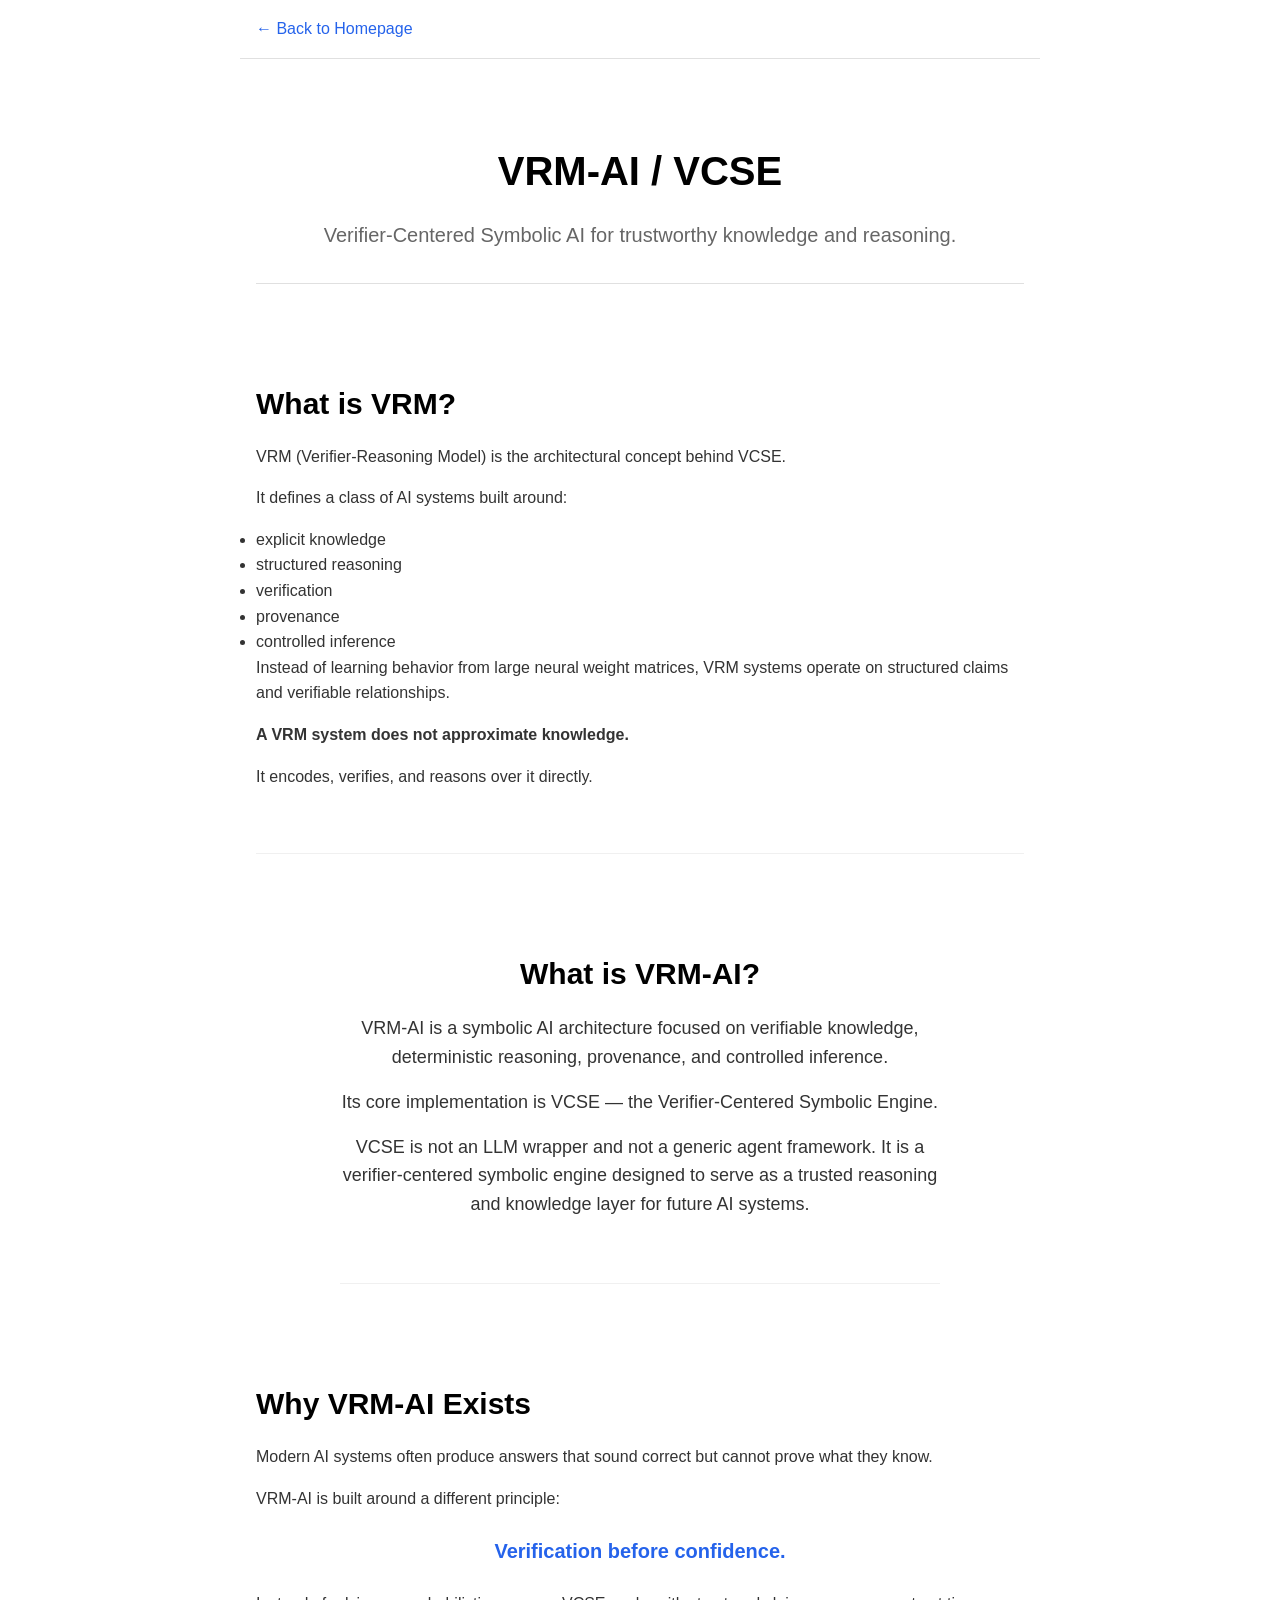
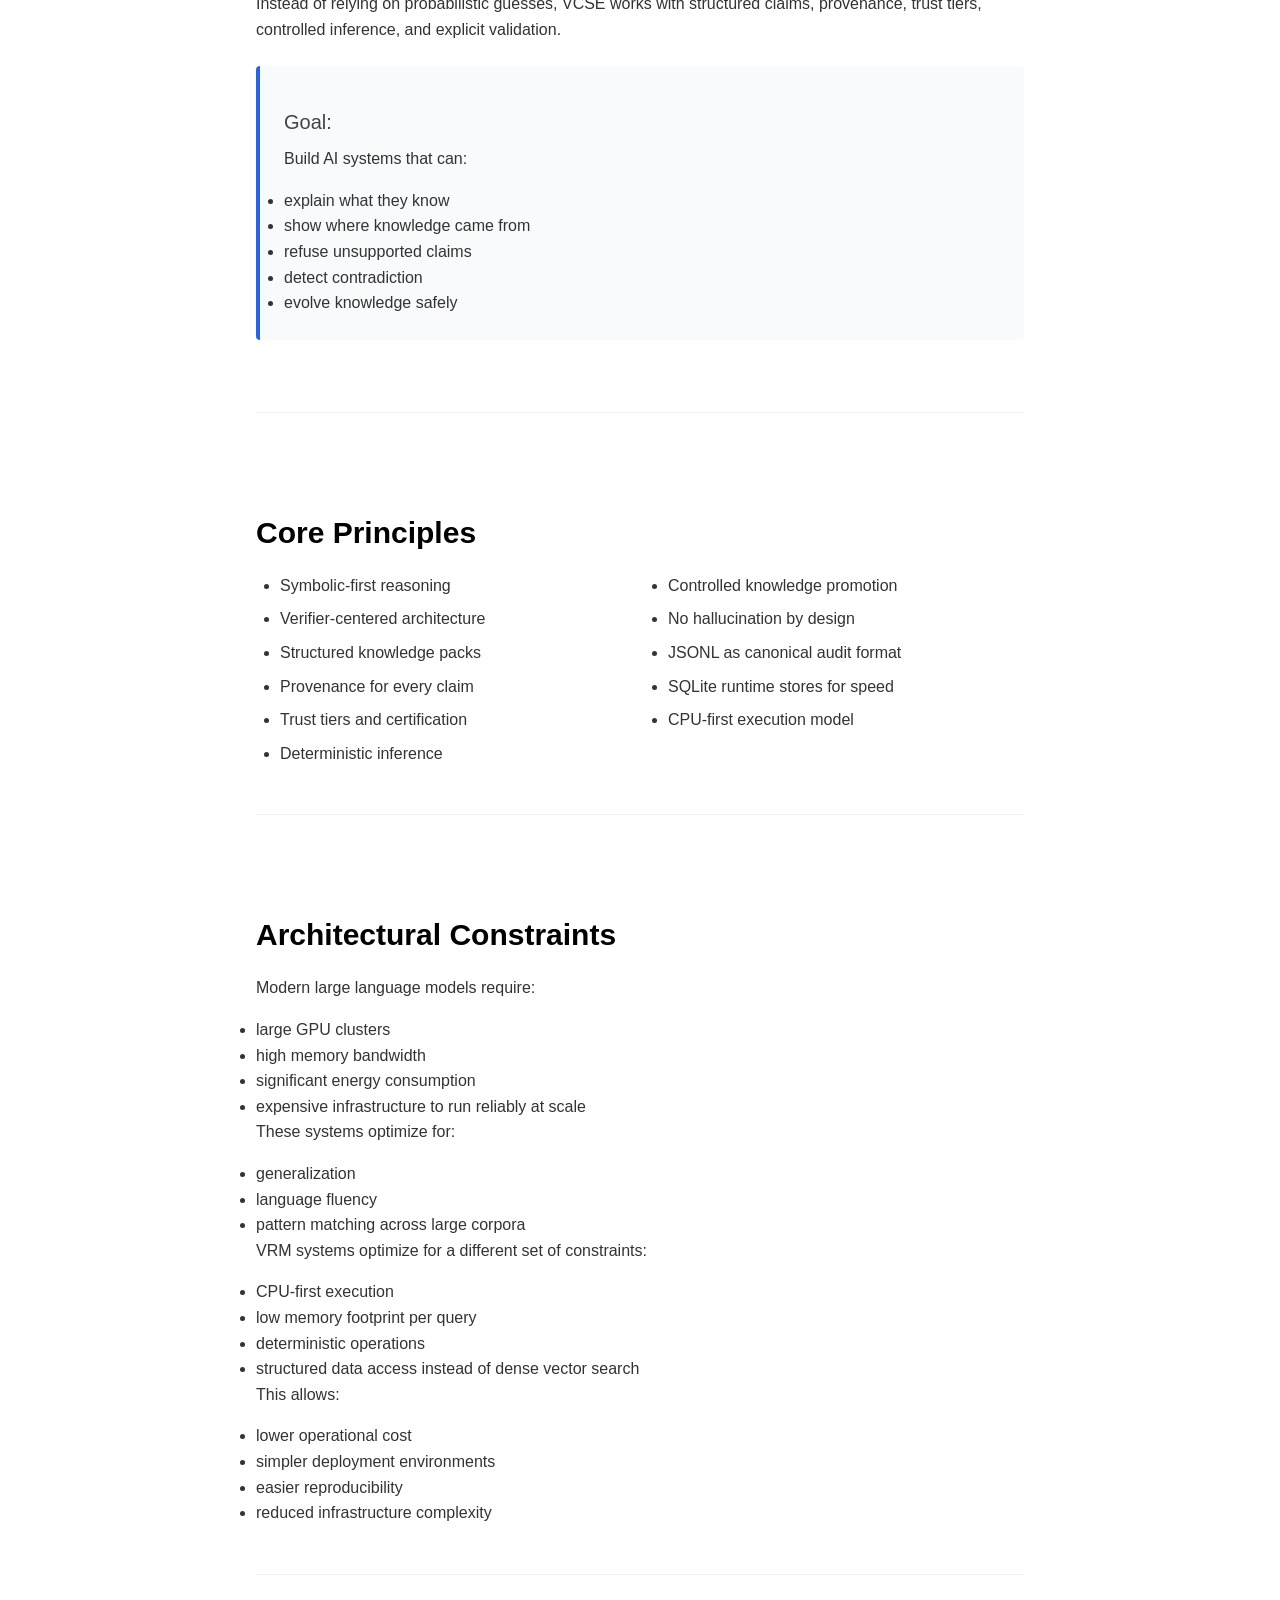
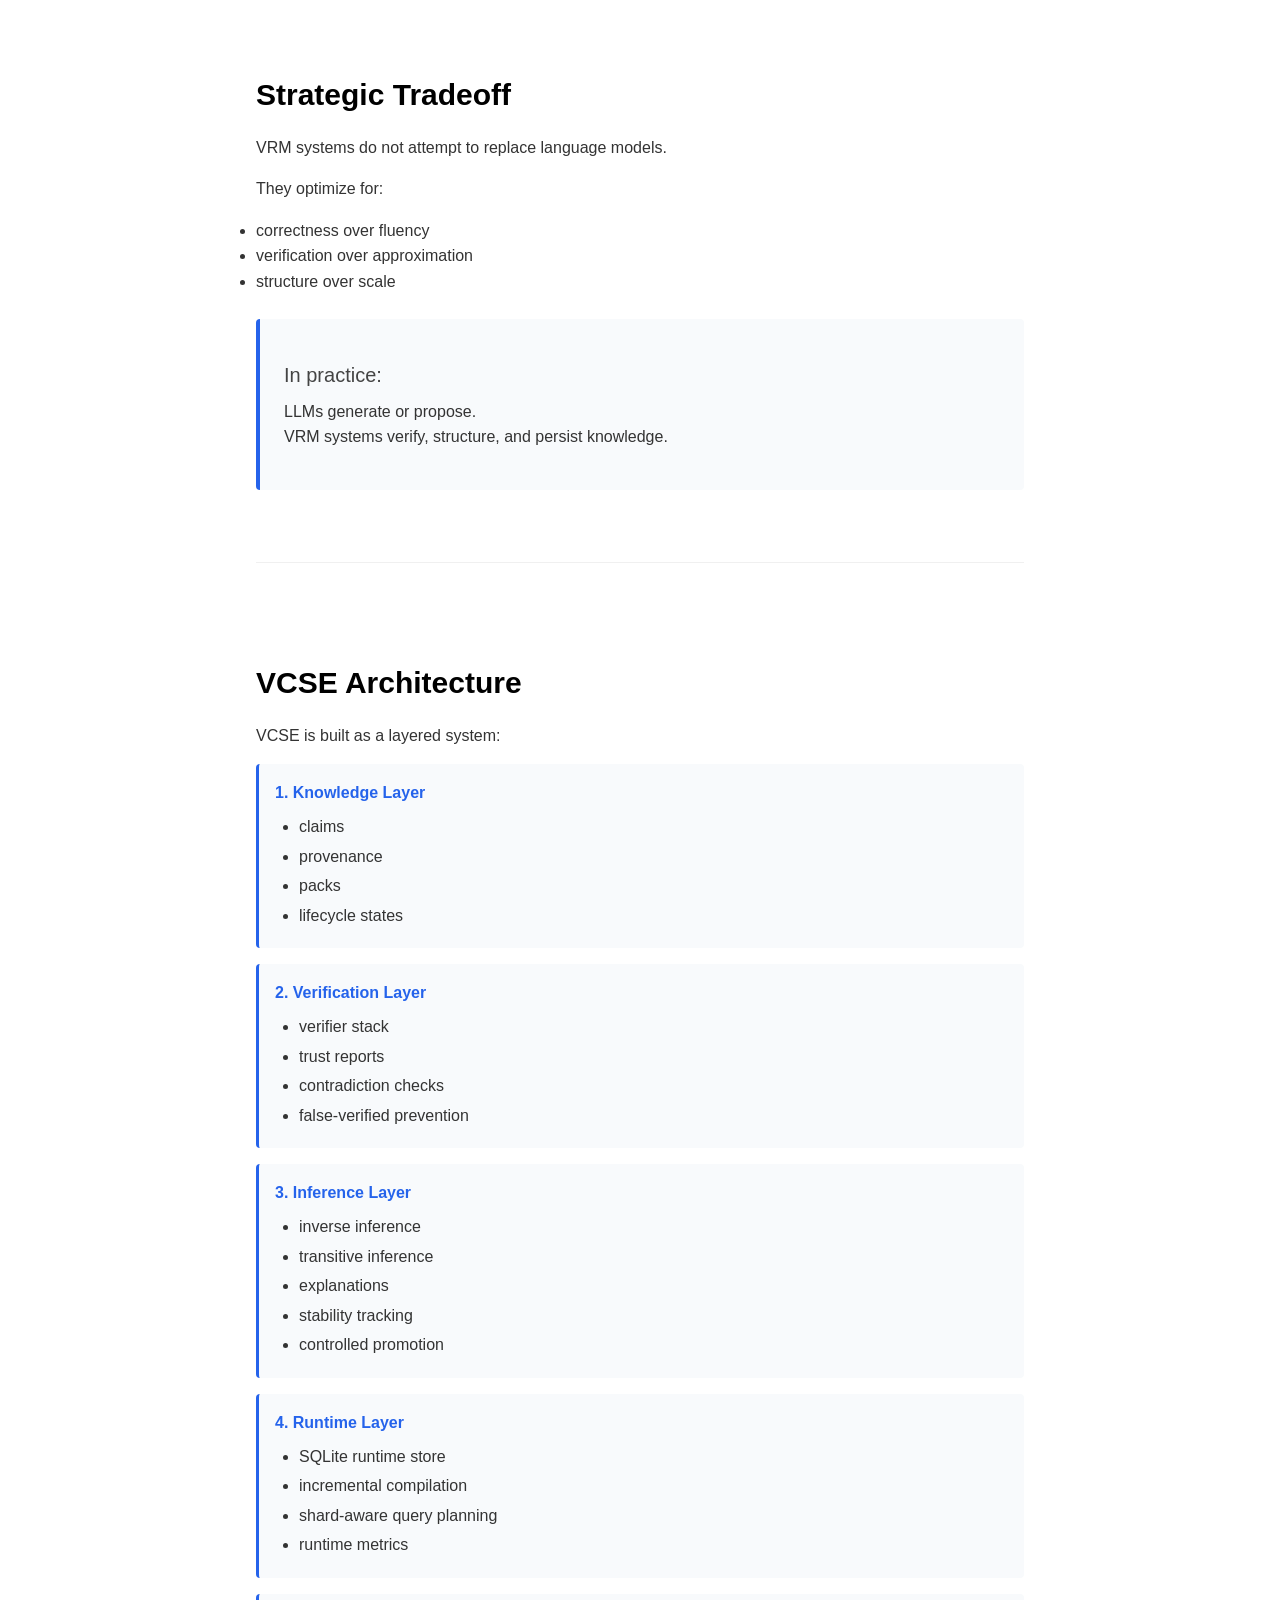
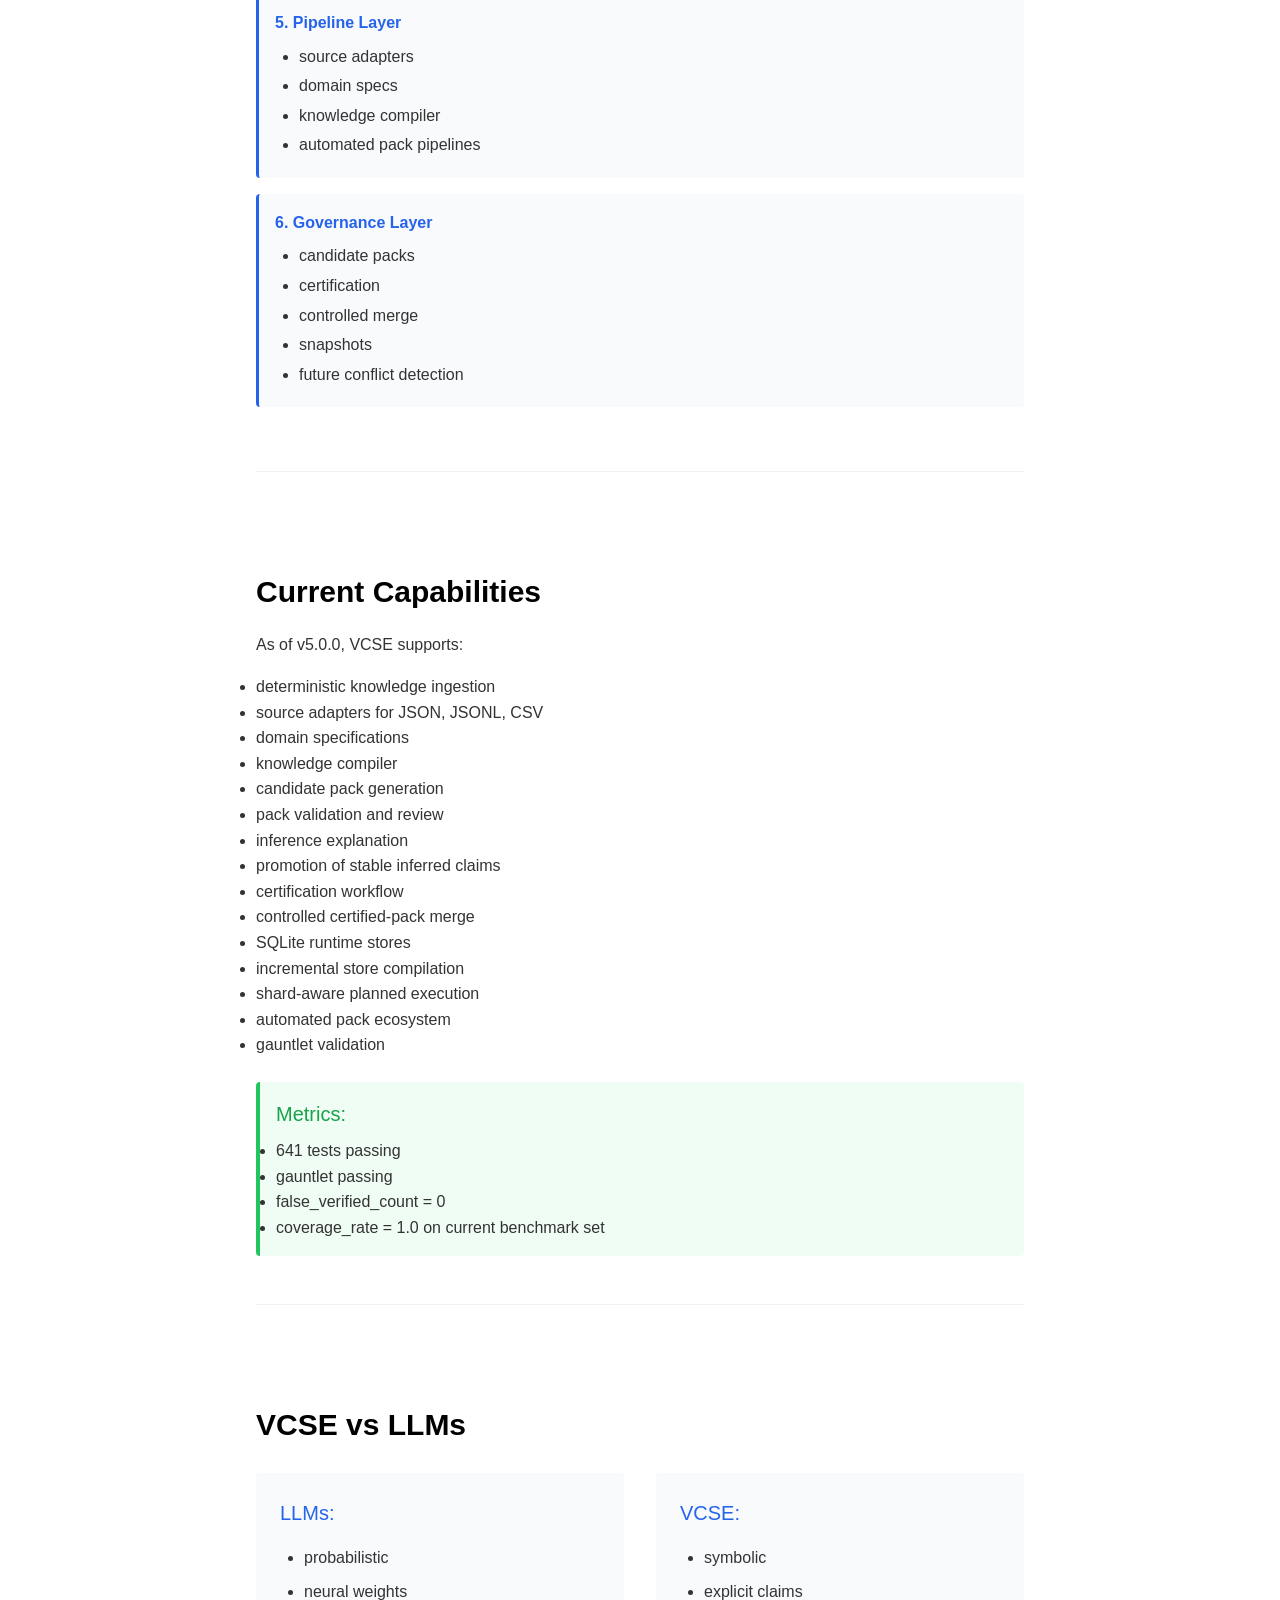
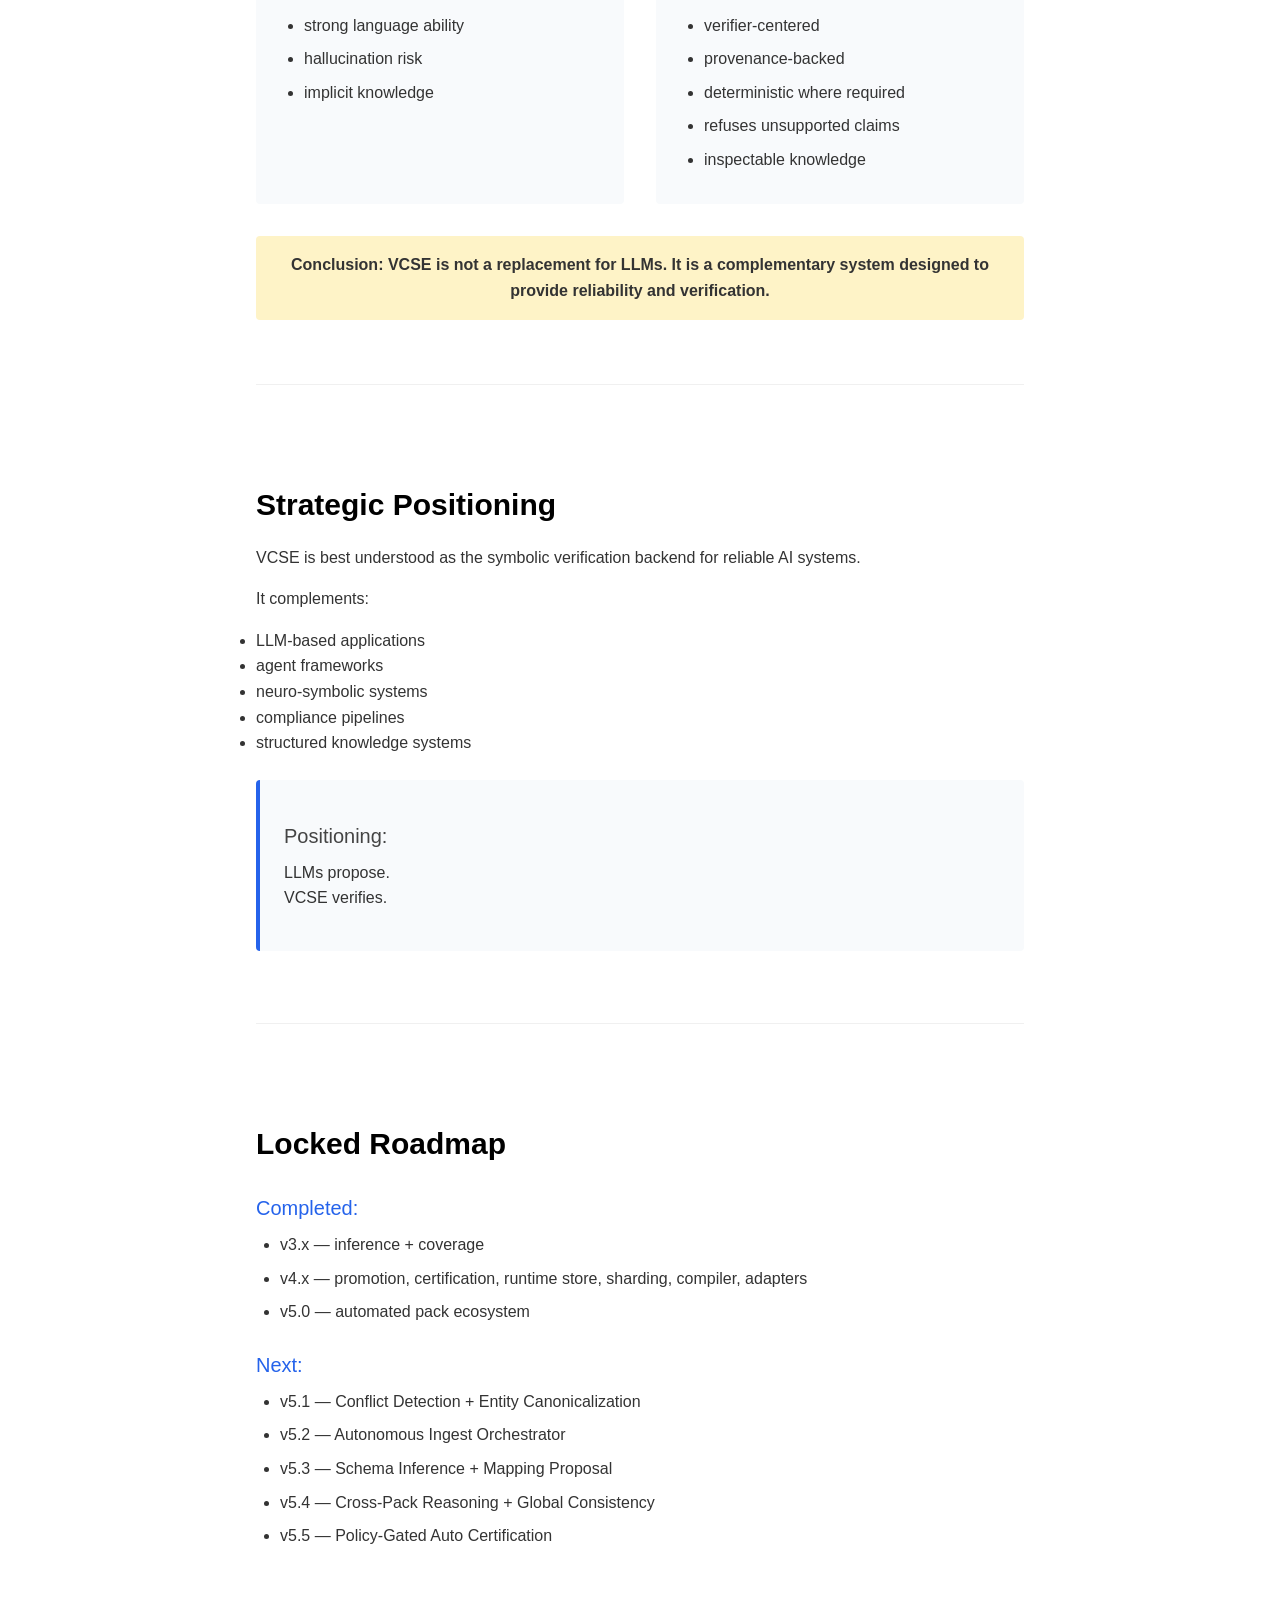
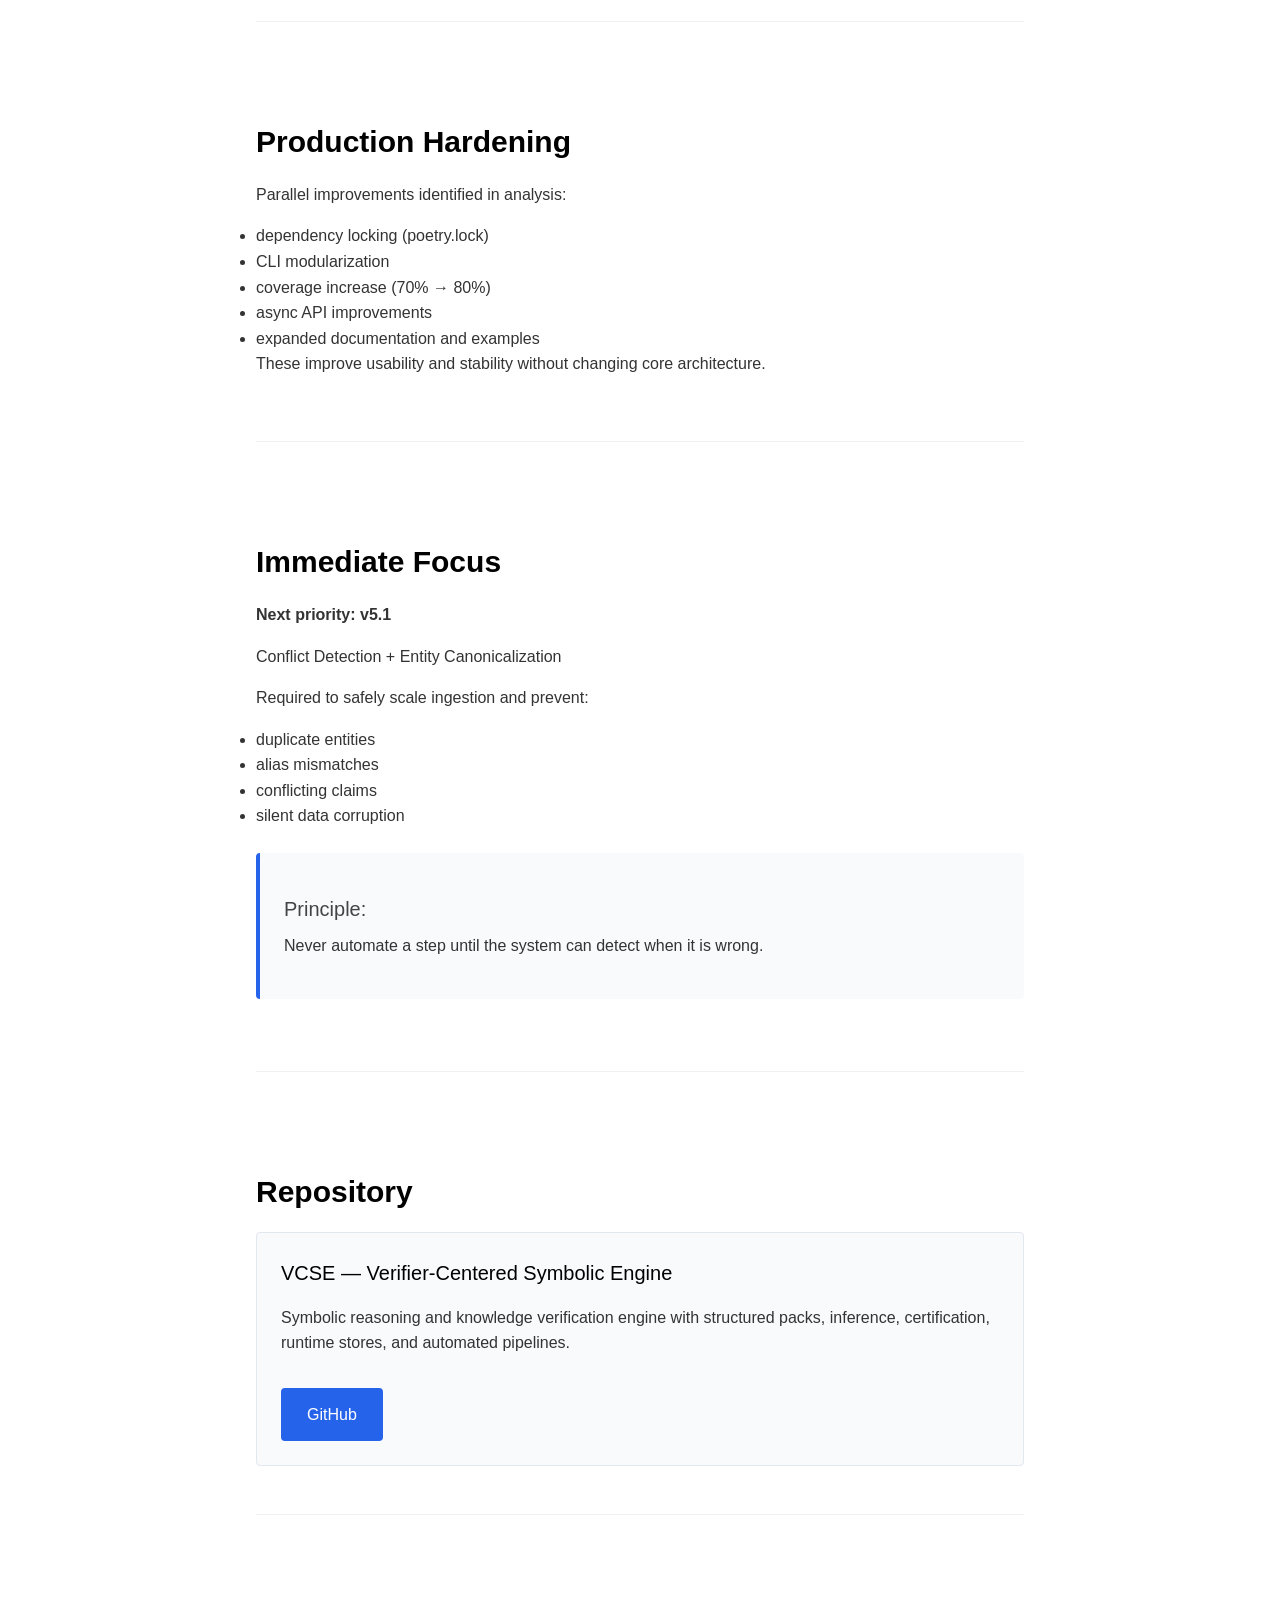
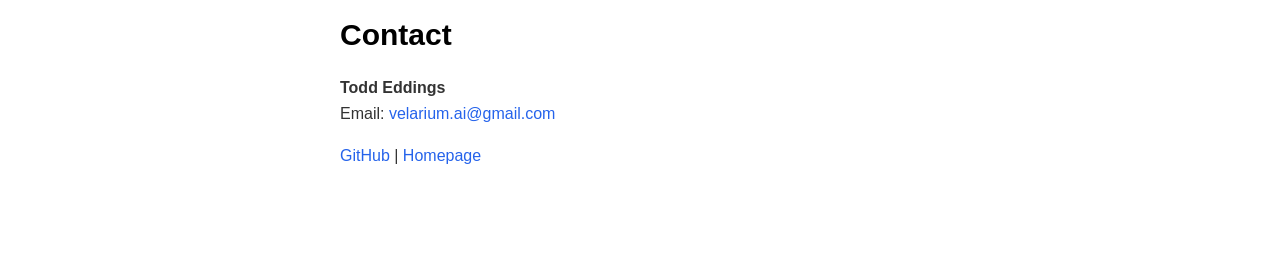
==== vrm.html @ 9cb4e713 "feat: add Todd Eddings personal homepage - Professional single-page homepage for Todd Eddings - Vela" ====
<!DOCTYPE html>
<html lang="en">
<head>
    <meta charset="UTF-8">
    <meta name="viewport" content="width=device-width, initial-scale=1.0">
    <title>VRM-AI / VCSE - Verifier-Centered Symbolic AI</title>
    <link rel="stylesheet" href="styles.css">
</head>
<body>
    <nav class="nav">
        <a href="index.html">← Back to Homepage</a>
    </nav>

    <main>
        <header class="page-header">
            <h1>VRM-AI / VCSE</h1>
            <p class="subtitle">Verifier-Centered Symbolic AI for trustworthy knowledge and reasoning.</p>
        </header>

        <section class="concept">
            <h2>What is VRM?</h2>
            <p>VRM (Verifier-Reasoning Model) is the architectural concept behind VCSE.</p>
            <p>It defines a class of AI systems built around:</p>
            <ul>
                <li>explicit knowledge</li>
                <li>structured reasoning</li>
                <li>verification</li>
                <li>provenance</li>
                <li>controlled inference</li>
            </ul>
            <p>Instead of learning behavior from large neural weight matrices, VRM systems operate on structured claims and verifiable relationships.</p>
            <p><strong>A VRM system does not approximate knowledge.</strong></p>
            <p>It encodes, verifies, and reasons over it directly.</p>
        </section>

        <section class="overview">
            <h2>What is VRM-AI?</h2>
            <p>VRM-AI is a symbolic AI architecture focused on verifiable knowledge, deterministic reasoning, provenance, and controlled inference.</p>
            <p>Its core implementation is VCSE — the Verifier-Centered Symbolic Engine.</p>
            <p>VCSE is not an LLM wrapper and not a generic agent framework. It is a verifier-centered symbolic engine designed to serve as a trusted reasoning and knowledge layer for future AI systems.</p>
        </section>

        <section class="rationale">
            <h2>Why VRM-AI Exists</h2>
            <p>Modern AI systems often produce answers that sound correct but cannot prove what they know.</p>
            <p>VRM-AI is built around a different principle:</p>
            <p class="principle"><strong>Verification before confidence.</strong></p>
            <p>Instead of relying on probabilistic guesses, VCSE works with structured claims, provenance, trust tiers, controlled inference, and explicit validation.</p>
            <div class="goal-box">
                <h3>Goal:</h3>
                <p>Build AI systems that can:</p>
                <ul>
                    <li>explain what they know</li>
                    <li>show where knowledge came from</li>
                    <li>refuse unsupported claims</li>
                    <li>detect contradiction</li>
                    <li>evolve knowledge safely</li>
                </ul>
            </div>
        </section>

        <section class="principles">
            <h2>Core Principles</h2>
            <ul class="principle-list">
                <li>Symbolic-first reasoning</li>
                <li>Verifier-centered architecture</li>
                <li>Structured knowledge packs</li>
                <li>Provenance for every claim</li>
                <li>Trust tiers and certification</li>
                <li>Deterministic inference</li>
                <li>Controlled knowledge promotion</li>
                <li>No hallucination by design</li>
                <li>JSONL as canonical audit format</li>
                <li>SQLite runtime stores for speed</li>
                <li>CPU-first execution model</li>
            </ul>
        </section>

        <section class="constraints">
            <h2>Architectural Constraints</h2>
            <p>Modern large language models require:</p>
            <ul>
                <li>large GPU clusters</li>
                <li>high memory bandwidth</li>
                <li>significant energy consumption</li>
                <li>expensive infrastructure to run reliably at scale</li>
            </ul>
            <p>These systems optimize for:</p>
            <ul>
                <li>generalization</li>
                <li>language fluency</li>
                <li>pattern matching across large corpora</li>
            </ul>
            <p>VRM systems optimize for a different set of constraints:</p>
            <ul>
                <li>CPU-first execution</li>
                <li>low memory footprint per query</li>
                <li>deterministic operations</li>
                <li>structured data access instead of dense vector search</li>
            </ul>
            <p>This allows:</p>
            <ul>
                <li>lower operational cost</li>
                <li>simpler deployment environments</li>
                <li>easier reproducibility</li>
                <li>reduced infrastructure complexity</li>
            </ul>
        </section>

        <section class="tradeoff">
            <h2>Strategic Tradeoff</h2>
            <p>VRM systems do not attempt to replace language models.</p>
            <p>They optimize for:</p>
            <ul>
                <li>correctness over fluency</li>
                <li>verification over approximation</li>
                <li>structure over scale</li>
            </ul>
            <div class="practice-box">
                <h3>In practice:</h3>
                <p>LLMs generate or propose.<br>VRM systems verify, structure, and persist knowledge.</p>
            </div>
        </section>

        <section class="architecture">
            <h2>VCSE Architecture</h2>
            <p>VCSE is built as a layered system:</p>
            <div class="layer">
                <h4>1. Knowledge Layer</h4>
                <ul>
                    <li>claims</li>
                    <li>provenance</li>
                    <li>packs</li>
                    <li>lifecycle states</li>
                </ul>
            </div>
            <div class="layer">
                <h4>2. Verification Layer</h4>
                <ul>
                    <li>verifier stack</li>
                    <li>trust reports</li>
                    <li>contradiction checks</li>
                    <li>false-verified prevention</li>
                </ul>
            </div>
            <div class="layer">
                <h4>3. Inference Layer</h4>
                <ul>
                    <li>inverse inference</li>
                    <li>transitive inference</li>
                    <li>explanations</li>
                    <li>stability tracking</li>
                    <li>controlled promotion</li>
                </ul>
            </div>
            <div class="layer">
                <h4>4. Runtime Layer</h4>
                <ul>
                    <li>SQLite runtime store</li>
                    <li>incremental compilation</li>
                    <li>shard-aware query planning</li>
                    <li>runtime metrics</li>
                </ul>
            </div>
            <div class="layer">
                <h4>5. Pipeline Layer</h4>
                <ul>
                    <li>source adapters</li>
                    <li>domain specs</li>
                    <li>knowledge compiler</li>
                    <li>automated pack pipelines</li>
                </ul>
            </div>
            <div class="layer">
                <h4>6. Governance Layer</h4>
                <ul>
                    <li>candidate packs</li>
                    <li>certification</li>
                    <li>controlled merge</li>
                    <li>snapshots</li>
                    <li>future conflict detection</li>
                </ul>
            </div>
        </section>

        <section class="capabilities">
            <h2>Current Capabilities</h2>
            <p>As of v5.0.0, VCSE supports:</p>
            <ul>
                <li>deterministic knowledge ingestion</li>
                <li>source adapters for JSON, JSONL, CSV</li>
                <li>domain specifications</li>
                <li>knowledge compiler</li>
                <li>candidate pack generation</li>
                <li>pack validation and review</li>
                <li>inference explanation</li>
                <li>promotion of stable inferred claims</li>
                <li>certification workflow</li>
                <li>controlled certified-pack merge</li>
                <li>SQLite runtime stores</li>
                <li>incremental store compilation</li>
                <li>shard-aware planned execution</li>
                <li>automated pack ecosystem</li>
                <li>gauntlet validation</li>
            </ul>
            <div class="metrics">
                <h3>Metrics:</h3>
                <ul>
                    <li>641 tests passing</li>
                    <li>gauntlet passing</li>
                    <li>false_verified_count = 0</li>
                    <li>coverage_rate = 1.0 on current benchmark set</li>
                </ul>
            </div>
        </section>

        <section class="comparison">
            <h2>VCSE vs LLMs</h2>
            <div class="comparison-table">
                <div class="comparison-col">
                    <h3>LLMs:</h3>
                    <ul>
                        <li>probabilistic</li>
                        <li>neural weights</li>
                        <li>strong language ability</li>
                        <li>hallucination risk</li>
                        <li>implicit knowledge</li>
                    </ul>
                </div>
                <div class="comparison-col">
                    <h3>VCSE:</h3>
                    <ul>
                        <li>symbolic</li>
                        <li>explicit claims</li>
                        <li>verifier-centered</li>
                        <li>provenance-backed</li>
                        <li>deterministic where required</li>
                        <li>refuses unsupported claims</li>
                        <li>inspectable knowledge</li>
                    </ul>
                </div>
            </div>
            <p class="conclusion"><strong>Conclusion:</strong> VCSE is not a replacement for LLMs. It is a complementary system designed to provide reliability and verification.</p>
        </section>

        <section class="positioning">
            <h2>Strategic Positioning</h2>
            <p>VCSE is best understood as the symbolic verification backend for reliable AI systems.</p>
            <p>It complements:</p>
            <ul>
                <li>LLM-based applications</li>
                <li>agent frameworks</li>
                <li>neuro-symbolic systems</li>
                <li>compliance pipelines</li>
                <li>structured knowledge systems</li>
            </ul>
            <div class="positioning-box">
                <h3>Positioning:</h3>
                <p>LLMs propose.<br>VCSE verifies.</p>
            </div>
        </section>

        <section class="roadmap">
            <h2>Locked Roadmap</h2>
            <div class="roadmap-section">
                <h3>Completed:</h3>
                <ul>
                    <li>v3.x — inference + coverage</li>
                    <li>v4.x — promotion, certification, runtime store, sharding, compiler, adapters</li>
                    <li>v5.0 — automated pack ecosystem</li>
                </ul>
            </div>
            <div class="roadmap-section">
                <h3>Next:</h3>
                <ul>
                    <li>v5.1 — Conflict Detection + Entity Canonicalization</li>
                    <li>v5.2 — Autonomous Ingest Orchestrator</li>
                    <li>v5.3 — Schema Inference + Mapping Proposal</li>
                    <li>v5.4 — Cross-Pack Reasoning + Global Consistency</li>
                    <li>v5.5 — Policy-Gated Auto Certification</li>
                </ul>
            </div>
        </section>

        <section class="hardening">
            <h2>Production Hardening</h2>
            <p>Parallel improvements identified in analysis:</p>
            <ul>
                <li>dependency locking (poetry.lock)</li>
                <li>CLI modularization</li>
                <li>coverage increase (70% → 80%)</li>
                <li>async API improvements</li>
                <li>expanded documentation and examples</li>
            </ul>
            <p>These improve usability and stability without changing core architecture.</p>
        </section>

        <section class="focus">
            <h2>Immediate Focus</h2>
            <p><strong>Next priority: v5.1</strong></p>
            <p>Conflict Detection + Entity Canonicalization</p>
            <p>Required to safely scale ingestion and prevent:</p>
            <ul>
                <li>duplicate entities</li>
                <li>alias mismatches</li>
                <li>conflicting claims</li>
                <li>silent data corruption</li>
            </ul>
            <div class="principle-box">
                <h3>Principle:</h3>
                <p>Never automate a step until the system can detect when it is wrong.</p>
            </div>
        </section>

        <section class="repository">
            <h2>Repository</h2>
            <div class="repo-card">
                <h3>VCSE — Verifier-Centered Symbolic Engine</h3>
                <p>Symbolic reasoning and knowledge verification engine with structured packs, inference, certification, runtime stores, and automated pipelines.</p>
                <a href="https://github.com/VRM-AI/vcse" class="btn">GitHub</a>
            </div>
        </section>

        <section class="contact">
            <h2>Contact</h2>
            <p><strong>Todd Eddings</strong><br>
            Email: <a href="mailto:velarium.ai@gmail.com">velarium.ai@gmail.com</a></p>
            <p><a href="https://github.com/velariumai">GitHub</a> | <a href="index.html">Homepage</a></p>
        </section>
    </main>
</body>
</html>
---- styles.css ----
/* Reset and base styles */
* {
    margin: 0;
    padding: 0;
    box-sizing: border-box;
}

body {
    font-family: -apple-system, BlinkMacSystemFont, 'Segoe UI', Roboto, sans-serif;
    line-height: 1.6;
    color: #333;
    background: #fff;
    font-size: 16px;
}

main {
    max-width: 800px;
    margin: 0 auto;
    padding: 2rem 1rem;
}

/* Typography */
h1 {
    font-size: 3rem;
    font-weight: 700;
    margin-bottom: 1rem;
    color: #000;
}

h2 {
    font-size: 1.875rem;
    font-weight: 600;
    margin: 3rem 0 1rem 0;
    color: #000;
}

h3 {
    font-size: 1.25rem;
    font-weight: 500;
    margin: 1rem 0 0.5rem 0;
    color: #444;
}

h4 {
    font-size: 1rem;
    font-weight: 600;
    margin: 1rem 0 0.5rem 0;
    color: #444;
}

p {
    margin-bottom: 1rem;
}

/* Hero section */
.hero {
    text-align: center;
    padding: 4rem 0 6rem 0;
    border-bottom: 1px solid #e0e0e0;
}

.hero h1 {
    margin-bottom: 0.5rem;
}

.tagline {
    font-size: 1.125rem;
    color: #666;
    margin-bottom: 1.5rem;
}

.titles {
    margin-bottom: 2rem;
}

.titles p {
    font-size: 1rem;
    color: #666;
    margin-bottom: 0.25rem;
}

.hero .description {
    font-size: 1.125rem;
    color: #444;
    margin-bottom: 2.5rem;
    max-width: 600px;
    margin-left: auto;
    margin-right: auto;
}

/* Buttons */
.buttons {
    display: flex;
    gap: 1rem;
    justify-content: center;
    flex-wrap: wrap;
}

.btn {
    padding: 0.75rem 1.5rem;
    text-decoration: none;
    border-radius: 4px;
    font-weight: 500;
    transition: all 0.2s ease;
    border: 2px solid #2563eb;
    background: #2563eb;
    color: #fff;
    display: inline-block;
}

.btn:hover {
    background: #1d4ed8;
    border-color: #1d4ed8;
}

.btn-secondary {
    background: transparent;
    color: #2563eb;
}

.btn-secondary:hover {
    background: #f8fafc;
}

/* Sections */
section {
    padding: 3rem 0;
    border-bottom: 1px solid #f0f0f0;
}

section:last-child {
    border-bottom: none;
}

/* Overview */
.overview {
    font-size: 1.125rem;
    text-align: center;
    max-width: 600px;
    margin: 0 auto;
}

.overview ul {
    list-style: none;
    text-align: left;
    margin-top: 1.5rem;
}

.overview li {
    margin-bottom: 0.5rem;
    padding-left: 1rem;
}

/* Project sections */
.project {
    max-width: 700px;
    margin: 0 auto;
}

.focus-list, .key-ideas, .approach, .project-links {
    background: #f8fafc;
    padding: 1.5rem;
    border-radius: 4px;
    margin: 1.5rem 0;
}

.focus-list ul, .key-ideas ul, .approach ul, .project-links ul {
    list-style: disc;
    margin-left: 1.5rem;
    margin-top: 0.5rem;
}

.focus-list li, .key-ideas li, .approach li, .project-links li {
    margin-bottom: 0.5rem;
}

.project-links a {
    color: #2563eb;
    text-decoration: none;
    font-weight: 500;
}

.project-links a:hover {
    text-decoration: underline;
}

.status {
    font-style: italic;
    color: #666;
    margin-top: 1.5rem;
}

.note {
    background: #fef3c7;
    padding: 1rem;
    border-radius: 4px;
    border-left: 4px solid #f59e0b;
    margin-top: 1.5rem;
}

/* Work section */
.work {
    max-width: 700px;
    margin: 0 auto;
}

.project-card {
    background: #f8fafc;
    padding: 1.5rem;
    border-radius: 4px;
    border: 1px solid #e2e8f0;
}

.project-card h3 {
    margin-top: 0;
    margin-bottom: 1rem;
    color: #000;
}

.project-card .btn {
    margin-top: 1rem;
}

/* About and Contact */
.about, .contact {
    max-width: 600px;
    margin: 0 auto;
}

.contact a {
    color: #2563eb;
    text-decoration: none;
}

.contact a:hover {
    text-decoration: underline;
}

/* VRM Page Styles */
.nav {
    max-width: 800px;
    margin: 0 auto;
    padding: 1rem;
    border-bottom: 1px solid #e0e0e0;
}

.nav a {
    color: #2563eb;
    text-decoration: none;
    font-weight: 500;
}

.nav a:hover {
    text-decoration: underline;
}

.page-header {
    text-align: center;
    padding: 3rem 0 2rem 0;
    border-bottom: 1px solid #e0e0e0;
}

.page-header h1 {
    font-size: 2.5rem;
    margin-bottom: 1rem;
}

.subtitle {
    font-size: 1.25rem;
    color: #666;
    margin-bottom: 0;
}

.principle {
    text-align: center;
    font-size: 1.25rem;
    color: #2563eb;
    margin: 1.5rem 0;
}

.goal-box, .practice-box, .principle-box, .positioning-box {
    background: #f8fafc;
    padding: 1.5rem;
    border-radius: 4px;
    margin: 1.5rem 0;
    border-left: 4px solid #2563eb;
}

.principle-list {
    list-style: disc;
    margin-left: 1.5rem;
    columns: 2;
    column-gap: 2rem;
}

.principle-list li {
    margin-bottom: 0.5rem;
    break-inside: avoid;
}

.layer {
    background: #f8fafc;
    padding: 1rem;
    border-radius: 4px;
    margin: 1rem 0;
    border-left: 3px solid #2563eb;
}

.layer h4 {
    margin-top: 0;
    color: #2563eb;
}

.layer ul {
    list-style: disc;
    margin-left: 1.5rem;
    margin-bottom: 0;
}

.layer li {
    margin-bottom: 0.25rem;
}

.metrics {
    background: #f0fdf4;
    padding: 1rem;
    border-radius: 4px;
    border-left: 4px solid #22c55e;
    margin-top: 1.5rem;
}

.metrics h3 {
    margin-top: 0;
    color: #16a34a;
}

.comparison-table {
    display: grid;
    grid-template-columns: 1fr 1fr;
    gap: 2rem;
    margin: 1.5rem 0;
}

.comparison-col {
    background: #f8fafc;
    padding: 1.5rem;
    border-radius: 4px;
}

.comparison-col h3 {
    margin-top: 0;
    margin-bottom: 1rem;
    color: #2563eb;
}

.comparison-col ul {
    list-style: disc;
    margin-left: 1.5rem;
}

.comparison-col li {
    margin-bottom: 0.5rem;
}

.conclusion {
    text-align: center;
    font-weight: 600;
    margin-top: 2rem;
    padding: 1rem;
    background: #fef3c7;
    border-radius: 4px;
}

.roadmap-section {
    margin: 1.5rem 0;
}

.roadmap-section h3 {
    color: #2563eb;
    margin-bottom: 0.5rem;
}

.roadmap-section ul {
    list-style: disc;
    margin-left: 1.5rem;
}

.roadmap-section li {
    margin-bottom: 0.5rem;
}

.repo-card {
    background: #f8fafc;
    padding: 1.5rem;
    border-radius: 4px;
    border: 1px solid #e2e8f0;
}

.repo-card h3 {
    margin-top: 0;
    margin-bottom: 1rem;
    color: #000;
}

.repo-card .btn {
    margin-top: 1rem;
}

/* Mobile responsive */
@media (max-width: 768px) {
    main {
        padding: 1rem 0.5rem;
    }

    h1 {
        font-size: 2.25rem;
    }

    h2 {
        font-size: 1.5rem;
    }

    .hero {
        padding: 2rem 0 3rem 0;
    }

    .buttons {
        flex-direction: column;
        align-items: center;
    }

    .btn {
        width: 200px;
        text-align: center;
    }

    section {
        padding: 2rem 0;
    }

    .focus-list, .key-ideas, .approach, .project-links, .project-card, .goal-box, .practice-box, .principle-box, .positioning-box, .layer, .metrics, .comparison-col, .repo-card {
        margin: 1rem -0.5rem;
        border-radius: 0;
        padding: 1rem;
    }

    .principle-list {
        columns: 1;
    }

    .comparison-table {
        grid-template-columns: 1fr;
        gap: 1rem;
    }

    .page-header h1 {
        font-size: 2rem;
    }

    .page-header {
        padding: 2rem 0 1rem 0;
    }
}

@media (max-width: 480px) {
    h1 {
        font-size: 1.875rem;
    }

    .tagline {
        font-size: 1rem;
    }

    .hero .description {
        font-size: 1rem;
    }

    .overview {
        font-size: 1rem;
    }
}
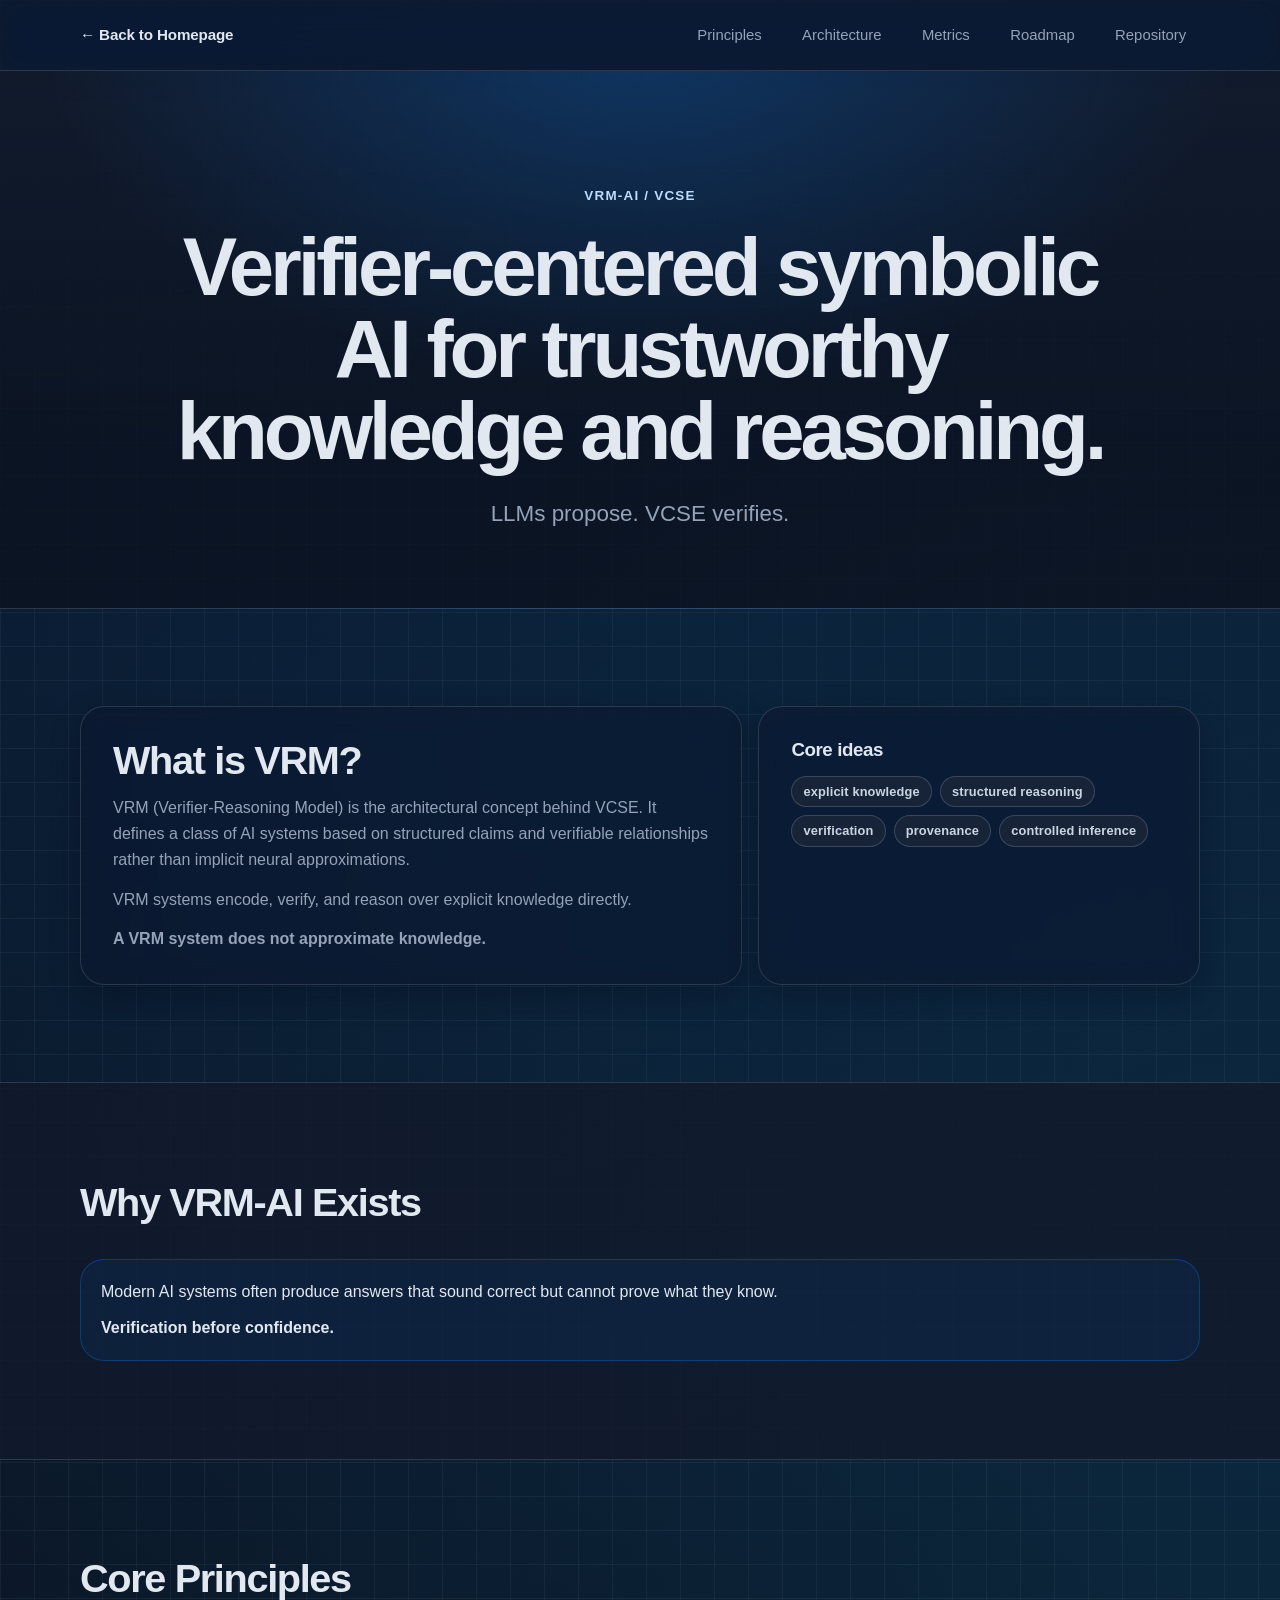
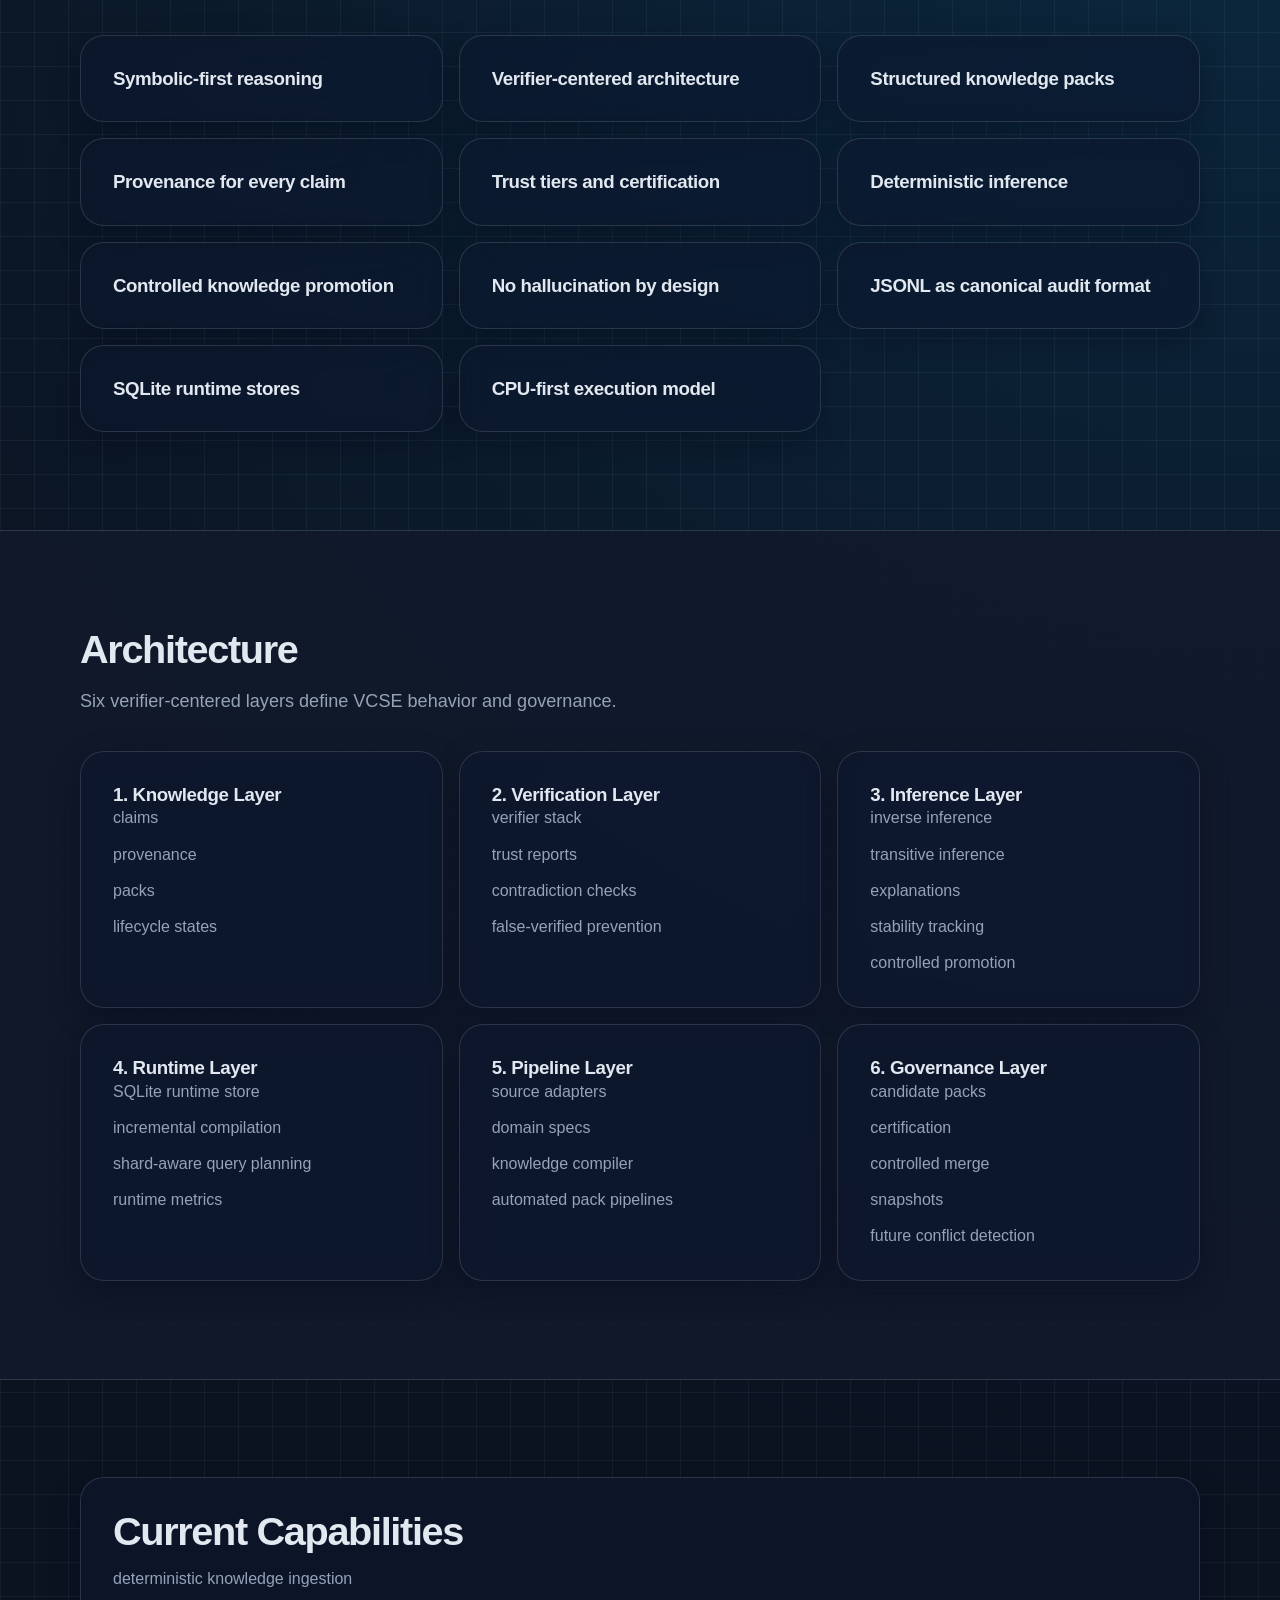
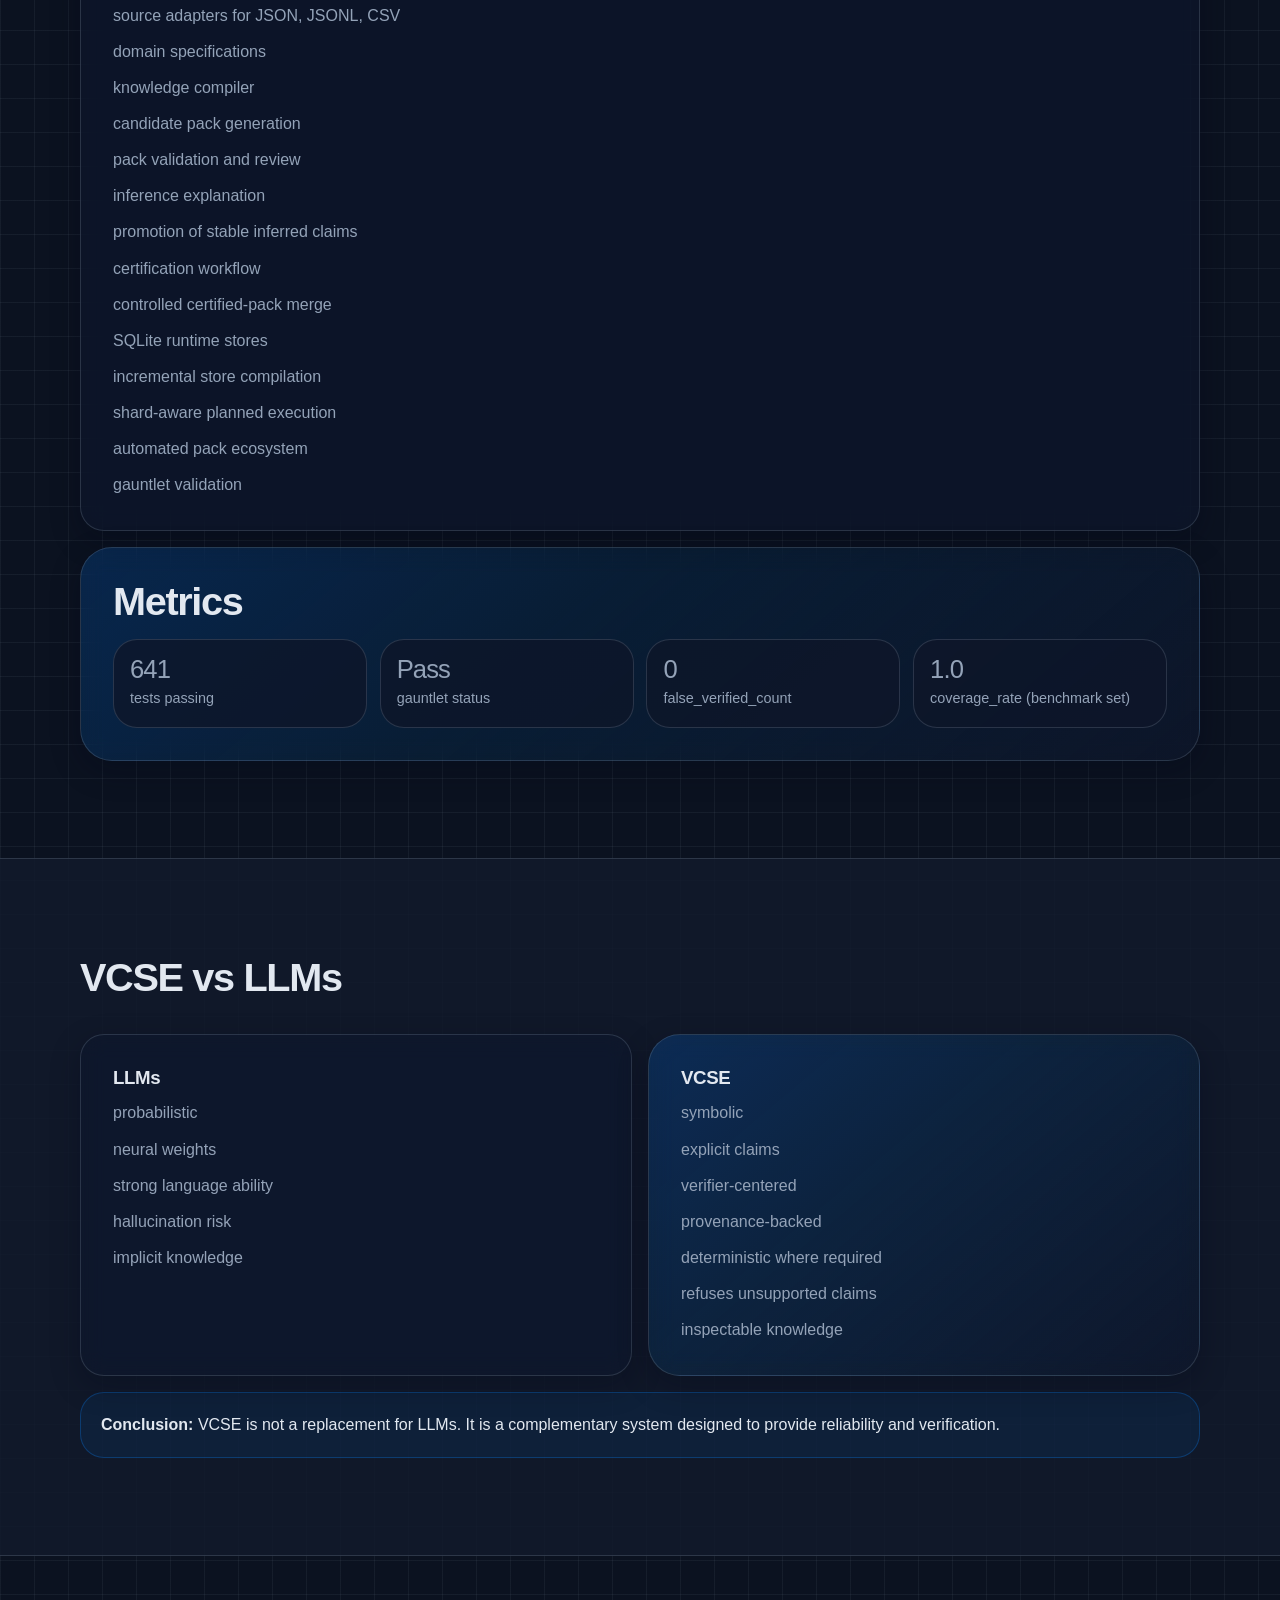
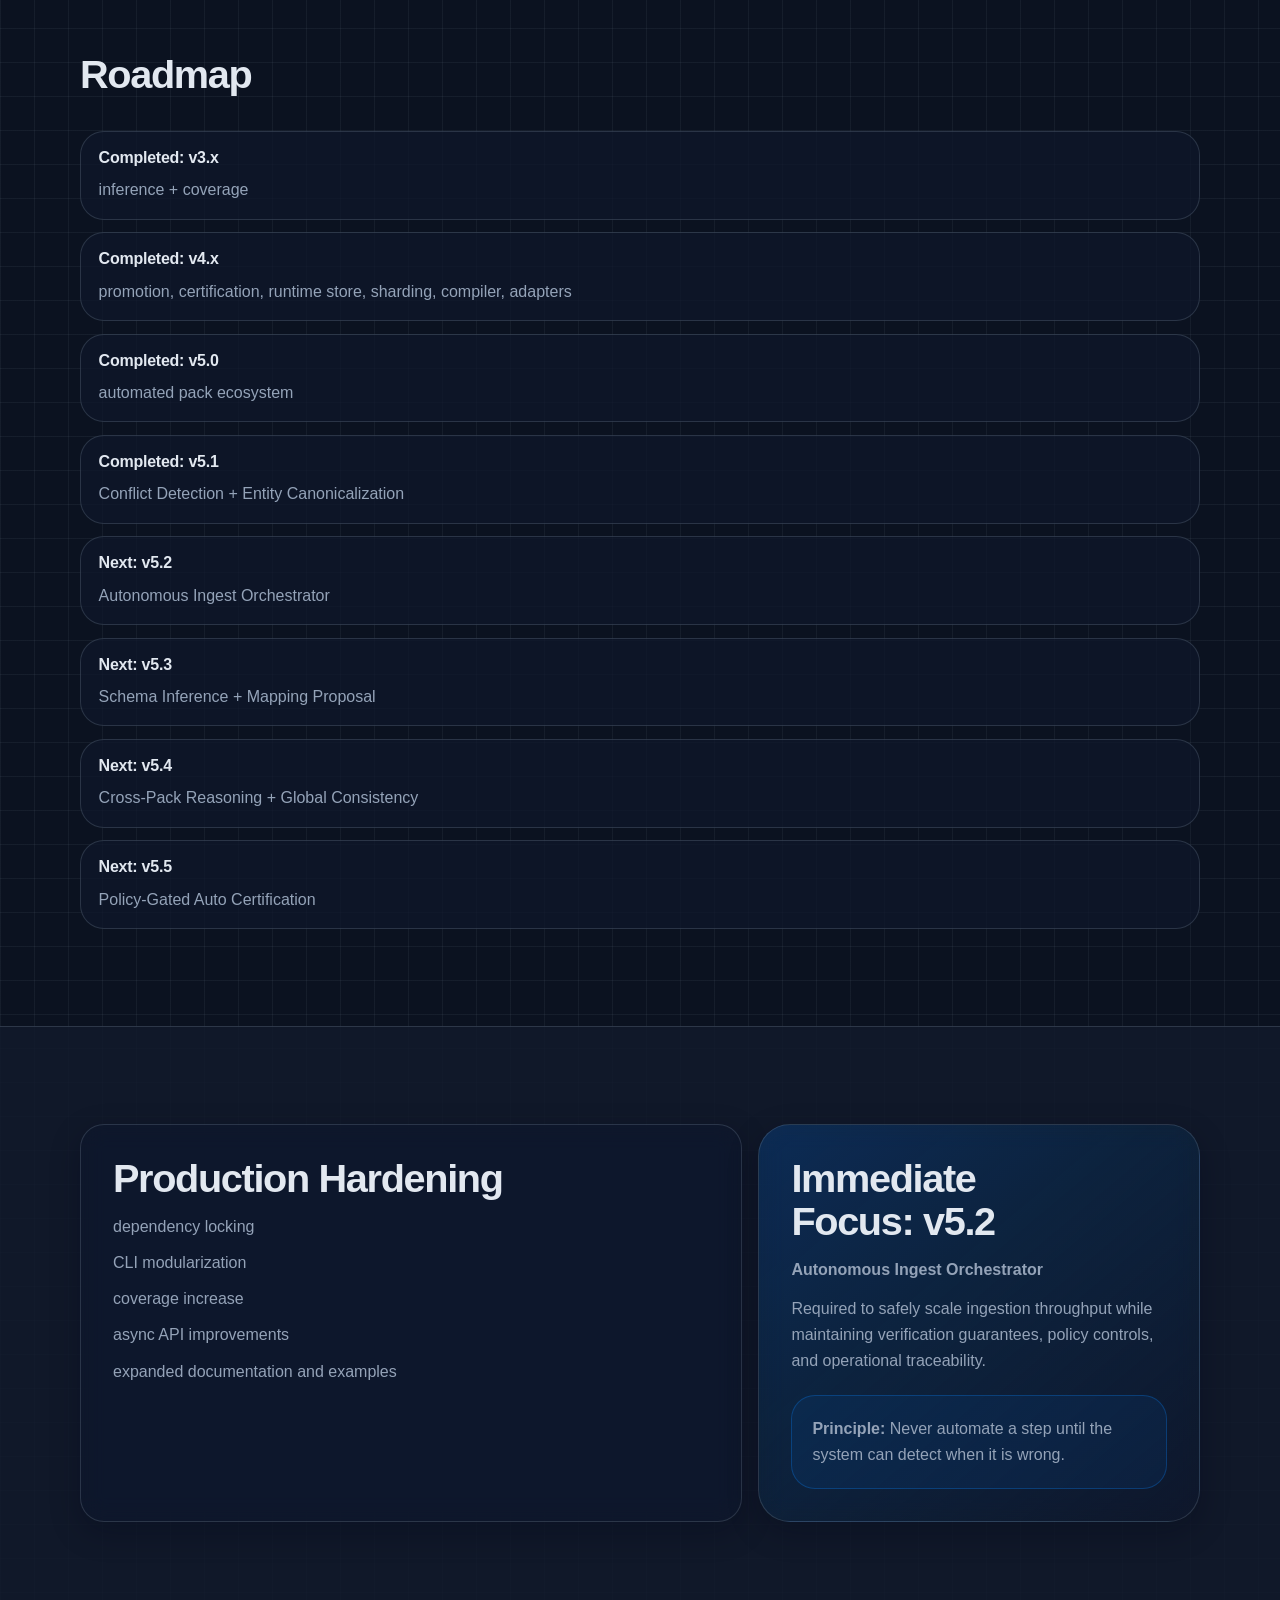
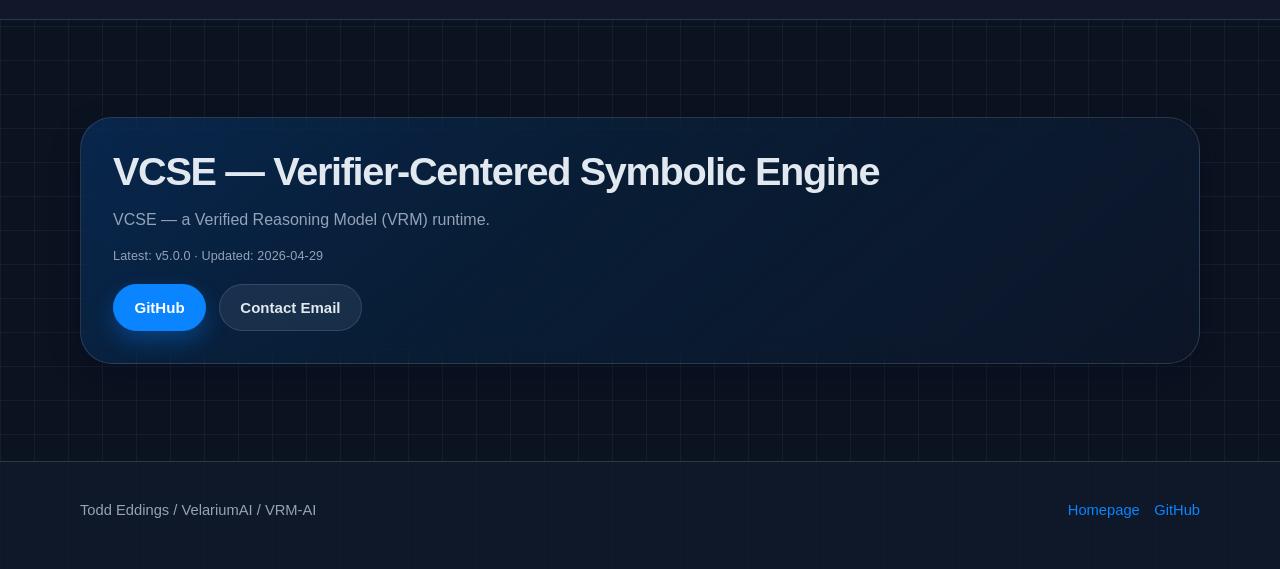
==== commit cba844ac: "feat(site): redesign homepage and VRM pages with premium tech UI" ====
--- a/vrm.html
+++ b/vrm.html
@@ -1,332 +1,290 @@
 <!DOCTYPE html>
 <html lang="en">
 <head>
-    <meta charset="UTF-8">
-    <meta name="viewport" content="width=device-width, initial-scale=1.0">
-    <title>VRM-AI / VCSE - Verifier-Centered Symbolic AI</title>
-    <link rel="stylesheet" href="styles.css">
+  <meta charset="UTF-8">
+  <meta name="viewport" content="width=device-width, initial-scale=1.0">
+  <title>VRM-AI / VCSE | Verifier-Centered Symbolic AI</title>
+  <meta name="description" content="VRM-AI / VCSE is a verifier-centered symbolic AI architecture for trustworthy knowledge, deterministic reasoning, and controlled inference.">
+  <link rel="stylesheet" href="styles.css?v=tech2">
 </head>
 <body>
-    <nav class="nav">
-        <a href="index.html">← Back to Homepage</a>
-    </nav>
-
-    <main>
-        <header class="page-header">
-            <h1>VRM-AI / VCSE</h1>
-            <p class="subtitle">Verifier-Centered Symbolic AI for trustworthy knowledge and reasoning.</p>
-        </header>
-
-        <section class="concept">
-            <h2>What is VRM?</h2>
-            <p>VRM (Verifier-Reasoning Model) is the architectural concept behind VCSE.</p>
-            <p>It defines a class of AI systems built around:</p>
-            <ul>
-                <li>explicit knowledge</li>
-                <li>structured reasoning</li>
-                <li>verification</li>
-                <li>provenance</li>
-                <li>controlled inference</li>
-            </ul>
-            <p>Instead of learning behavior from large neural weight matrices, VRM systems operate on structured claims and verifiable relationships.</p>
-            <p><strong>A VRM system does not approximate knowledge.</strong></p>
-            <p>It encodes, verifies, and reasons over it directly.</p>
-        </section>
-
-        <section class="overview">
-            <h2>What is VRM-AI?</h2>
-            <p>VRM-AI is a symbolic AI architecture focused on verifiable knowledge, deterministic reasoning, provenance, and controlled inference.</p>
-            <p>Its core implementation is VCSE — the Verifier-Centered Symbolic Engine.</p>
-            <p>VCSE is not an LLM wrapper and not a generic agent framework. It is a verifier-centered symbolic engine designed to serve as a trusted reasoning and knowledge layer for future AI systems.</p>
-        </section>
-
-        <section class="rationale">
-            <h2>Why VRM-AI Exists</h2>
-            <p>Modern AI systems often produce answers that sound correct but cannot prove what they know.</p>
-            <p>VRM-AI is built around a different principle:</p>
-            <p class="principle"><strong>Verification before confidence.</strong></p>
-            <p>Instead of relying on probabilistic guesses, VCSE works with structured claims, provenance, trust tiers, controlled inference, and explicit validation.</p>
-            <div class="goal-box">
-                <h3>Goal:</h3>
-                <p>Build AI systems that can:</p>
-                <ul>
-                    <li>explain what they know</li>
-                    <li>show where knowledge came from</li>
-                    <li>refuse unsupported claims</li>
-                    <li>detect contradiction</li>
-                    <li>evolve knowledge safely</li>
-                </ul>
-            </div>
-        </section>
-
-        <section class="principles">
-            <h2>Core Principles</h2>
-            <ul class="principle-list">
-                <li>Symbolic-first reasoning</li>
-                <li>Verifier-centered architecture</li>
-                <li>Structured knowledge packs</li>
-                <li>Provenance for every claim</li>
-                <li>Trust tiers and certification</li>
-                <li>Deterministic inference</li>
-                <li>Controlled knowledge promotion</li>
-                <li>No hallucination by design</li>
-                <li>JSONL as canonical audit format</li>
-                <li>SQLite runtime stores for speed</li>
-                <li>CPU-first execution model</li>
-            </ul>
-        </section>
-
-        <section class="constraints">
-            <h2>Architectural Constraints</h2>
-            <p>Modern large language models require:</p>
-            <ul>
-                <li>large GPU clusters</li>
-                <li>high memory bandwidth</li>
-                <li>significant energy consumption</li>
-                <li>expensive infrastructure to run reliably at scale</li>
-            </ul>
-            <p>These systems optimize for:</p>
-            <ul>
-                <li>generalization</li>
-                <li>language fluency</li>
-                <li>pattern matching across large corpora</li>
-            </ul>
-            <p>VRM systems optimize for a different set of constraints:</p>
-            <ul>
-                <li>CPU-first execution</li>
-                <li>low memory footprint per query</li>
-                <li>deterministic operations</li>
-                <li>structured data access instead of dense vector search</li>
-            </ul>
-            <p>This allows:</p>
-            <ul>
-                <li>lower operational cost</li>
-                <li>simpler deployment environments</li>
-                <li>easier reproducibility</li>
-                <li>reduced infrastructure complexity</li>
-            </ul>
-        </section>
-
-        <section class="tradeoff">
-            <h2>Strategic Tradeoff</h2>
-            <p>VRM systems do not attempt to replace language models.</p>
-            <p>They optimize for:</p>
-            <ul>
-                <li>correctness over fluency</li>
-                <li>verification over approximation</li>
-                <li>structure over scale</li>
-            </ul>
-            <div class="practice-box">
-                <h3>In practice:</h3>
-                <p>LLMs generate or propose.<br>VRM systems verify, structure, and persist knowledge.</p>
-            </div>
-        </section>
-
-        <section class="architecture">
-            <h2>VCSE Architecture</h2>
-            <p>VCSE is built as a layered system:</p>
-            <div class="layer">
-                <h4>1. Knowledge Layer</h4>
-                <ul>
-                    <li>claims</li>
-                    <li>provenance</li>
-                    <li>packs</li>
-                    <li>lifecycle states</li>
-                </ul>
-            </div>
-            <div class="layer">
-                <h4>2. Verification Layer</h4>
-                <ul>
-                    <li>verifier stack</li>
-                    <li>trust reports</li>
-                    <li>contradiction checks</li>
-                    <li>false-verified prevention</li>
-                </ul>
-            </div>
-            <div class="layer">
-                <h4>3. Inference Layer</h4>
-                <ul>
-                    <li>inverse inference</li>
-                    <li>transitive inference</li>
-                    <li>explanations</li>
-                    <li>stability tracking</li>
-                    <li>controlled promotion</li>
-                </ul>
-            </div>
-            <div class="layer">
-                <h4>4. Runtime Layer</h4>
-                <ul>
-                    <li>SQLite runtime store</li>
-                    <li>incremental compilation</li>
-                    <li>shard-aware query planning</li>
-                    <li>runtime metrics</li>
-                </ul>
-            </div>
-            <div class="layer">
-                <h4>5. Pipeline Layer</h4>
-                <ul>
-                    <li>source adapters</li>
-                    <li>domain specs</li>
-                    <li>knowledge compiler</li>
-                    <li>automated pack pipelines</li>
-                </ul>
-            </div>
-            <div class="layer">
-                <h4>6. Governance Layer</h4>
-                <ul>
-                    <li>candidate packs</li>
-                    <li>certification</li>
-                    <li>controlled merge</li>
-                    <li>snapshots</li>
-                    <li>future conflict detection</li>
-                </ul>
-            </div>
-        </section>
-
-        <section class="capabilities">
-            <h2>Current Capabilities</h2>
-            <p>As of v5.0.0, VCSE supports:</p>
-            <ul>
-                <li>deterministic knowledge ingestion</li>
-                <li>source adapters for JSON, JSONL, CSV</li>
-                <li>domain specifications</li>
-                <li>knowledge compiler</li>
-                <li>candidate pack generation</li>
-                <li>pack validation and review</li>
-                <li>inference explanation</li>
-                <li>promotion of stable inferred claims</li>
-                <li>certification workflow</li>
-                <li>controlled certified-pack merge</li>
-                <li>SQLite runtime stores</li>
-                <li>incremental store compilation</li>
-                <li>shard-aware planned execution</li>
-                <li>automated pack ecosystem</li>
-                <li>gauntlet validation</li>
-            </ul>
-            <div class="metrics">
-                <h3>Metrics:</h3>
-                <ul>
-                    <li>641 tests passing</li>
-                    <li>gauntlet passing</li>
-                    <li>false_verified_count = 0</li>
-                    <li>coverage_rate = 1.0 on current benchmark set</li>
-                </ul>
-            </div>
-        </section>
-
-        <section class="comparison">
-            <h2>VCSE vs LLMs</h2>
-            <div class="comparison-table">
-                <div class="comparison-col">
-                    <h3>LLMs:</h3>
-                    <ul>
-                        <li>probabilistic</li>
-                        <li>neural weights</li>
-                        <li>strong language ability</li>
-                        <li>hallucination risk</li>
-                        <li>implicit knowledge</li>
-                    </ul>
-                </div>
-                <div class="comparison-col">
-                    <h3>VCSE:</h3>
-                    <ul>
-                        <li>symbolic</li>
-                        <li>explicit claims</li>
-                        <li>verifier-centered</li>
-                        <li>provenance-backed</li>
-                        <li>deterministic where required</li>
-                        <li>refuses unsupported claims</li>
-                        <li>inspectable knowledge</li>
-                    </ul>
-                </div>
-            </div>
-            <p class="conclusion"><strong>Conclusion:</strong> VCSE is not a replacement for LLMs. It is a complementary system designed to provide reliability and verification.</p>
-        </section>
-
-        <section class="positioning">
-            <h2>Strategic Positioning</h2>
-            <p>VCSE is best understood as the symbolic verification backend for reliable AI systems.</p>
-            <p>It complements:</p>
-            <ul>
-                <li>LLM-based applications</li>
-                <li>agent frameworks</li>
-                <li>neuro-symbolic systems</li>
-                <li>compliance pipelines</li>
-                <li>structured knowledge systems</li>
-            </ul>
-            <div class="positioning-box">
-                <h3>Positioning:</h3>
-                <p>LLMs propose.<br>VCSE verifies.</p>
-            </div>
-        </section>
-
-        <section class="roadmap">
-            <h2>Locked Roadmap</h2>
-            <div class="roadmap-section">
-                <h3>Completed:</h3>
-                <ul>
-                    <li>v3.x — inference + coverage</li>
-                    <li>v4.x — promotion, certification, runtime store, sharding, compiler, adapters</li>
-                    <li>v5.0 — automated pack ecosystem</li>
-                </ul>
-            </div>
-            <div class="roadmap-section">
-                <h3>Next:</h3>
-                <ul>
-                    <li>v5.1 — Conflict Detection + Entity Canonicalization</li>
-                    <li>v5.2 — Autonomous Ingest Orchestrator</li>
-                    <li>v5.3 — Schema Inference + Mapping Proposal</li>
-                    <li>v5.4 — Cross-Pack Reasoning + Global Consistency</li>
-                    <li>v5.5 — Policy-Gated Auto Certification</li>
-                </ul>
-            </div>
-        </section>
-
-        <section class="hardening">
-            <h2>Production Hardening</h2>
-            <p>Parallel improvements identified in analysis:</p>
-            <ul>
-                <li>dependency locking (poetry.lock)</li>
-                <li>CLI modularization</li>
-                <li>coverage increase (70% → 80%)</li>
-                <li>async API improvements</li>
-                <li>expanded documentation and examples</li>
-            </ul>
-            <p>These improve usability and stability without changing core architecture.</p>
-        </section>
-
-        <section class="focus">
-            <h2>Immediate Focus</h2>
-            <p><strong>Next priority: v5.1</strong></p>
-            <p>Conflict Detection + Entity Canonicalization</p>
-            <p>Required to safely scale ingestion and prevent:</p>
-            <ul>
-                <li>duplicate entities</li>
-                <li>alias mismatches</li>
-                <li>conflicting claims</li>
-                <li>silent data corruption</li>
-            </ul>
-            <div class="principle-box">
-                <h3>Principle:</h3>
-                <p>Never automate a step until the system can detect when it is wrong.</p>
-            </div>
-        </section>
-
-        <section class="repository">
-            <h2>Repository</h2>
-            <div class="repo-card">
-                <h3>VCSE — Verifier-Centered Symbolic Engine</h3>
-                <p>Symbolic reasoning and knowledge verification engine with structured packs, inference, certification, runtime stores, and automated pipelines.</p>
-                <a href="https://github.com/VRM-AI/vcse" class="btn">GitHub</a>
-            </div>
-        </section>
-
-        <section class="contact">
-            <h2>Contact</h2>
-            <p><strong>Todd Eddings</strong><br>
-            Email: <a href="mailto:velarium.ai@gmail.com">velarium.ai@gmail.com</a></p>
-            <p><a href="https://github.com/velariumai">GitHub</a> | <a href="index.html">Homepage</a></p>
-        </section>
-    </main>
+  <nav class="site-nav" aria-label="Primary">
+    <div class="nav-inner">
+      <a class="brand" href="index.html">← Back to Homepage</a>
+      <ul class="nav-links">
+        <li><a href="#principles">Principles</a></li>
+        <li><a href="#architecture">Architecture</a></li>
+        <li><a href="#metrics">Metrics</a></li>
+        <li><a href="#roadmap">Roadmap</a></li>
+        <li><a href="#repository">Repository</a></li>
+      </ul>
+    </div>
+  </nav>
+
+  <main>
+    <section class="hero">
+      <div class="container">
+        <p class="hero-eyebrow">VRM-AI / VCSE</p>
+        <h1 class="hero-title">Verifier-centered symbolic AI for trustworthy knowledge and reasoning.</h1>
+        <p class="hero-subtitle">LLMs propose. VCSE verifies.</p>
+      </div>
+    </section>
+
+    <section class="section">
+      <div class="container split">
+        <div class="card">
+          <h2 class="section-title">What is VRM?</h2>
+          <p>VRM (Verifier-Reasoning Model) is the architectural concept behind VCSE. It defines a class of AI systems based on structured claims and verifiable relationships rather than implicit neural approximations.</p>
+          <p>VRM systems encode, verify, and reason over explicit knowledge directly.</p>
+          <p><strong>A VRM system does not approximate knowledge.</strong></p>
+        </div>
+        <aside class="card">
+          <h3>Core ideas</h3>
+          <ul class="pill-list">
+            <li class="pill">explicit knowledge</li>
+            <li class="pill">structured reasoning</li>
+            <li class="pill">verification</li>
+            <li class="pill">provenance</li>
+            <li class="pill">controlled inference</li>
+          </ul>
+        </aside>
+      </div>
+    </section>
+
+    <section class="section section-soft">
+      <div class="container">
+        <div class="section-header">
+          <h2 class="section-title">Why VRM-AI Exists</h2>
+        </div>
+        <article class="callout">
+          <p>Modern AI systems often produce answers that sound correct but cannot prove what they know.</p>
+          <p style="margin-top: 0.8rem;"><strong>Verification before confidence.</strong></p>
+        </article>
+      </div>
+    </section>
+
+    <section class="section" id="principles">
+      <div class="container">
+        <div class="section-header">
+          <h2 class="section-title">Core Principles</h2>
+        </div>
+        <div class="card-grid">
+          <article class="card"><h3>Symbolic-first reasoning</h3></article>
+          <article class="card"><h3>Verifier-centered architecture</h3></article>
+          <article class="card"><h3>Structured knowledge packs</h3></article>
+          <article class="card"><h3>Provenance for every claim</h3></article>
+          <article class="card"><h3>Trust tiers and certification</h3></article>
+          <article class="card"><h3>Deterministic inference</h3></article>
+          <article class="card"><h3>Controlled knowledge promotion</h3></article>
+          <article class="card"><h3>No hallucination by design</h3></article>
+          <article class="card"><h3>JSONL as canonical audit format</h3></article>
+          <article class="card"><h3>SQLite runtime stores</h3></article>
+          <article class="card"><h3>CPU-first execution model</h3></article>
+        </div>
+      </div>
+    </section>
+
+    <section class="section section-soft" id="architecture">
+      <div class="container">
+        <div class="section-header">
+          <h2 class="section-title">Architecture</h2>
+          <p class="section-copy">Six verifier-centered layers define VCSE behavior and governance.</p>
+        </div>
+        <div class="card-grid">
+          <article class="card">
+            <h3>1. Knowledge Layer</h3>
+            <ul class="kv-list">
+              <li>claims</li>
+              <li>provenance</li>
+              <li>packs</li>
+              <li>lifecycle states</li>
+            </ul>
+          </article>
+          <article class="card">
+            <h3>2. Verification Layer</h3>
+            <ul class="kv-list">
+              <li>verifier stack</li>
+              <li>trust reports</li>
+              <li>contradiction checks</li>
+              <li>false-verified prevention</li>
+            </ul>
+          </article>
+          <article class="card">
+            <h3>3. Inference Layer</h3>
+            <ul class="kv-list">
+              <li>inverse inference</li>
+              <li>transitive inference</li>
+              <li>explanations</li>
+              <li>stability tracking</li>
+              <li>controlled promotion</li>
+            </ul>
+          </article>
+          <article class="card">
+            <h3>4. Runtime Layer</h3>
+            <ul class="kv-list">
+              <li>SQLite runtime store</li>
+              <li>incremental compilation</li>
+              <li>shard-aware query planning</li>
+              <li>runtime metrics</li>
+            </ul>
+          </article>
+          <article class="card">
+            <h3>5. Pipeline Layer</h3>
+            <ul class="kv-list">
+              <li>source adapters</li>
+              <li>domain specs</li>
+              <li>knowledge compiler</li>
+              <li>automated pack pipelines</li>
+            </ul>
+          </article>
+          <article class="card">
+            <h3>6. Governance Layer</h3>
+            <ul class="kv-list">
+              <li>candidate packs</li>
+              <li>certification</li>
+              <li>controlled merge</li>
+              <li>snapshots</li>
+              <li>future conflict detection</li>
+            </ul>
+          </article>
+        </div>
+      </div>
+    </section>
+
+    <section class="section" id="metrics">
+      <div class="container stack">
+        <article class="card">
+          <h2 class="section-title">Current Capabilities</h2>
+          <ul class="kv-list" style="margin-top: 0.85rem;">
+            <li>deterministic knowledge ingestion</li>
+            <li>source adapters for JSON, JSONL, CSV</li>
+            <li>domain specifications</li>
+            <li>knowledge compiler</li>
+            <li>candidate pack generation</li>
+            <li>pack validation and review</li>
+            <li>inference explanation</li>
+            <li>promotion of stable inferred claims</li>
+            <li>certification workflow</li>
+            <li>controlled certified-pack merge</li>
+            <li>SQLite runtime stores</li>
+            <li>incremental store compilation</li>
+            <li>shard-aware planned execution</li>
+            <li>automated pack ecosystem</li>
+            <li>gauntlet validation</li>
+          </ul>
+        </article>
+        <article class="card feature-card">
+          <h2 class="section-title">Metrics</h2>
+          <div class="metric-grid" style="margin-top: 1rem;">
+            <div class="metric-card"><p class="metric-value">641</p><p class="metric-label">tests passing</p></div>
+            <div class="metric-card"><p class="metric-value">Pass</p><p class="metric-label">gauntlet status</p></div>
+            <div class="metric-card"><p class="metric-value">0</p><p class="metric-label">false_verified_count</p></div>
+            <div class="metric-card"><p class="metric-value">1.0</p><p class="metric-label">coverage_rate (benchmark set)</p></div>
+          </div>
+        </article>
+      </div>
+    </section>
+
+    <section class="section section-soft">
+      <div class="container">
+        <div class="section-header">
+          <h2 class="section-title">VCSE vs LLMs</h2>
+        </div>
+        <div class="comparison-grid">
+          <article class="card">
+            <h3>LLMs</h3>
+            <ul class="kv-list" style="margin-top: 0.75rem;">
+              <li>probabilistic</li>
+              <li>neural weights</li>
+              <li>strong language ability</li>
+              <li>hallucination risk</li>
+              <li>implicit knowledge</li>
+            </ul>
+          </article>
+          <article class="card feature-card">
+            <h3>VCSE</h3>
+            <ul class="kv-list" style="margin-top: 0.75rem;">
+              <li>symbolic</li>
+              <li>explicit claims</li>
+              <li>verifier-centered</li>
+              <li>provenance-backed</li>
+              <li>deterministic where required</li>
+              <li>refuses unsupported claims</li>
+              <li>inspectable knowledge</li>
+            </ul>
+          </article>
+        </div>
+        <article class="callout" style="margin-top: 1rem;">
+          <p><strong>Conclusion:</strong> VCSE is not a replacement for LLMs. It is a complementary system designed to provide reliability and verification.</p>
+        </article>
+      </div>
+    </section>
+
+    <section class="section" id="roadmap">
+      <div class="container">
+        <div class="section-header">
+          <h2 class="section-title">Roadmap</h2>
+        </div>
+        <div class="timeline">
+          <article class="timeline-card"><h4>Completed: v3.x</h4><p>inference + coverage</p></article>
+          <article class="timeline-card"><h4>Completed: v4.x</h4><p>promotion, certification, runtime store, sharding, compiler, adapters</p></article>
+          <article class="timeline-card"><h4>Completed: v5.0</h4><p>automated pack ecosystem</p></article>
+          <article class="timeline-card"><h4>Completed: v5.1</h4><p>Conflict Detection + Entity Canonicalization</p></article>
+          <article class="timeline-card"><h4>Next: v5.2</h4><p>Autonomous Ingest Orchestrator</p></article>
+          <article class="timeline-card"><h4>Next: v5.3</h4><p>Schema Inference + Mapping Proposal</p></article>
+          <article class="timeline-card"><h4>Next: v5.4</h4><p>Cross-Pack Reasoning + Global Consistency</p></article>
+          <article class="timeline-card"><h4>Next: v5.5</h4><p>Policy-Gated Auto Certification</p></article>
+        </div>
+      </div>
+    </section>
+
+    <section class="section section-soft">
+      <div class="container split">
+        <article class="card">
+          <h2 class="section-title">Production Hardening</h2>
+          <ul class="kv-list" style="margin-top: 0.85rem;">
+            <li>dependency locking</li>
+            <li>CLI modularization</li>
+            <li>coverage increase</li>
+            <li>async API improvements</li>
+            <li>expanded documentation and examples</li>
+          </ul>
+        </article>
+        <article class="card feature-card">
+          <h2 class="section-title">Immediate Focus: v5.2</h2>
+          <p><strong>Autonomous Ingest Orchestrator</strong></p>
+          <p>Required to safely scale ingestion throughput while maintaining verification guarantees, policy controls, and operational traceability.</p>
+          <div class="callout">
+            <p><strong>Principle:</strong> Never automate a step until the system can detect when it is wrong.</p>
+          </div>
+        </article>
+      </div>
+    </section>
+
+    <section class="section" id="repository">
+      <div class="container">
+        <article class="card feature-card">
+          <h2 class="section-title">VCSE — Verifier-Centered Symbolic Engine</h2>
+          <p data-project-desc="vcse">VCSE — a Verified Reasoning Model (VRM) runtime.</p>
+          <p class="project-meta" data-project-meta="vcse" hidden></p>
+          <div class="hero-actions" style="justify-content: flex-start; margin-top: 1.1rem;">
+            <a class="btn btn-primary" href="https://github.com/VRM-AI/vcse">GitHub</a>
+            <a class="btn btn-secondary" href="mailto:velarium.ai@gmail.com">Contact Email</a>
+          </div>
+        </article>
+      </div>
+    </section>
+  </main>
+
+  <footer class="footer">
+    <div class="footer-inner">
+      <span>Todd Eddings / VelariumAI / VRM-AI</span>
+      <div class="footer-links">
+        <a href="index.html">Homepage</a>
+        <a href="https://github.com/velariumai">GitHub</a>
+      </div>
+    </div>
+  </footer>
+  <script src="site-data.js"></script>
 </body>
-</html>+</html>
--- a/styles.css
+++ b/styles.css
@@ -1,481 +1,566 @@
-/* Reset and base styles */
+:root {
+  --bg: #0b1220;
+  --bg-soft: #111a2b;
+  --text: #e2e8f0;
+  --muted: #94a3b8;
+  --border: rgba(148, 163, 184, 0.22);
+  --accent: #0a84ff;
+  --accent-hover: #2d95ff;
+  --card: rgba(15, 23, 42, 0.62);
+  --shadow: 0 24px 60px rgba(2, 8, 23, 0.45);
+  --radius-lg: 32px;
+  --radius-md: 24px;
+  --radius-sm: 14px;
+  --max-width: 1120px;
+}
+
 * {
-    margin: 0;
-    padding: 0;
-    box-sizing: border-box;
-}
-
+  box-sizing: border-box;
+}
+
+html,
 body {
-    font-family: -apple-system, BlinkMacSystemFont, 'Segoe UI', Roboto, sans-serif;
-    line-height: 1.6;
-    color: #333;
-    background: #fff;
-    font-size: 16px;
+  margin: 0;
+  padding: 0;
+  background: var(--bg);
+  color: var(--text);
+  font-family: -apple-system, BlinkMacSystemFont, "SF Pro Display", "SF Pro Text", "Segoe UI", Roboto, Helvetica, Arial, sans-serif;
+}
+
+body {
+  line-height: 1.5;
+  -webkit-font-smoothing: antialiased;
+  text-rendering: optimizeLegibility;
+  background-image:
+    radial-gradient(circle at 10% -20%, rgba(10, 132, 255, 0.22), transparent 36%),
+    radial-gradient(circle at 100% 20%, rgba(14, 165, 233, 0.15), transparent 30%),
+    linear-gradient(rgba(148, 163, 184, 0.08) 1px, transparent 1px),
+    linear-gradient(90deg, rgba(148, 163, 184, 0.08) 1px, transparent 1px);
+  background-size: auto, auto, 34px 34px, 34px 34px;
+}
+
+p {
+  margin: 0;
+}
+
+a {
+  color: var(--accent);
+  text-decoration: none;
+}
+
+a:hover {
+  color: var(--accent-hover);
+}
+
+img,
+svg {
+  max-width: 100%;
+  display: block;
 }
 
 main {
-    max-width: 800px;
-    margin: 0 auto;
-    padding: 2rem 1rem;
-}
-
-/* Typography */
-h1 {
-    font-size: 3rem;
-    font-weight: 700;
-    margin-bottom: 1rem;
-    color: #000;
-}
-
-h2 {
-    font-size: 1.875rem;
-    font-weight: 600;
-    margin: 3rem 0 1rem 0;
-    color: #000;
-}
-
-h3 {
-    font-size: 1.25rem;
-    font-weight: 500;
-    margin: 1rem 0 0.5rem 0;
-    color: #444;
-}
-
-h4 {
-    font-size: 1rem;
-    font-weight: 600;
-    margin: 1rem 0 0.5rem 0;
-    color: #444;
-}
-
-p {
-    margin-bottom: 1rem;
-}
-
-/* Hero section */
+  overflow-x: clip;
+}
+
+.container {
+  width: min(100% - 2.5rem, var(--max-width));
+  margin-inline: auto;
+}
+
+.site-nav {
+  position: sticky;
+  top: 0;
+  z-index: 20;
+  background: rgba(15, 23, 42, 0.7);
+  border-bottom: 1px solid var(--border);
+  backdrop-filter: saturate(160%) blur(16px);
+}
+
+.nav-inner {
+  width: min(100% - 2.5rem, var(--max-width));
+  margin-inline: auto;
+  min-height: 70px;
+  display: flex;
+  align-items: center;
+  justify-content: space-between;
+  gap: 1rem;
+}
+
+.brand {
+  font-size: 0.95rem;
+  font-weight: 650;
+  letter-spacing: -0.01em;
+  color: var(--text);
+  white-space: nowrap;
+}
+
+.nav-links {
+  list-style: none;
+  margin: 0;
+  padding: 0;
+  display: flex;
+  align-items: center;
+  gap: 0.8rem;
+  flex-wrap: wrap;
+  justify-content: flex-end;
+}
+
+.nav-links a {
+  display: inline-flex;
+  align-items: center;
+  justify-content: center;
+  min-height: 2.35rem;
+  padding: 0.45rem 0.8rem;
+  border-radius: 999px;
+  color: var(--muted);
+  font-size: 0.93rem;
+  font-weight: 520;
+  transition: color 180ms ease, background-color 180ms ease, border-color 180ms ease;
+  border: 1px solid transparent;
+}
+
+.nav-links a:hover {
+  background: rgba(15, 23, 42, 0.06);
+  border-color: rgba(15, 23, 42, 0.12);
+  color: var(--text);
+}
+
 .hero {
-    text-align: center;
-    padding: 4rem 0 6rem 0;
-    border-bottom: 1px solid #e0e0e0;
-}
-
-.hero h1 {
-    margin-bottom: 0.5rem;
-}
-
-.tagline {
-    font-size: 1.125rem;
-    color: #666;
-    margin-bottom: 1.5rem;
-}
-
-.titles {
-    margin-bottom: 2rem;
-}
-
-.titles p {
-    font-size: 1rem;
-    color: #666;
-    margin-bottom: 0.25rem;
-}
-
-.hero .description {
-    font-size: 1.125rem;
-    color: #444;
-    margin-bottom: 2.5rem;
-    max-width: 600px;
-    margin-left: auto;
-    margin-right: auto;
-}
-
-/* Buttons */
-.buttons {
-    display: flex;
-    gap: 1rem;
-    justify-content: center;
-    flex-wrap: wrap;
+  padding: clamp(4.5rem, 9vw, 8rem) 0 clamp(3.5rem, 6vw, 6rem);
+  background:
+    radial-gradient(850px 480px at 50% -5%, rgba(10, 132, 255, 0.26), transparent 70%),
+    linear-gradient(180deg, rgba(17, 26, 43, 0.96) 0%, rgba(11, 18, 32, 0.84) 70%);
+  border-bottom: 1px solid var(--border);
+}
+
+.hero .container {
+  text-align: center;
+}
+
+.hero-eyebrow {
+  margin: 0 0 1.2rem;
+  color: #bfdbfe;
+  font-size: 0.84rem;
+  font-weight: 650;
+  letter-spacing: 0.09em;
+  text-transform: uppercase;
+}
+
+.hero-title {
+  margin: 0;
+  font-size: clamp(2.4rem, 7.3vw, 5.1rem);
+  line-height: 1.01;
+  letter-spacing: -0.05em;
+  text-wrap: balance;
+}
+
+.hero-subtitle {
+  margin: 1.5rem auto 0;
+  max-width: 760px;
+  color: var(--muted);
+  font-size: clamp(1.08rem, 2.2vw, 1.4rem);
+  line-height: 1.52;
+  text-wrap: pretty;
+}
+
+.hero-actions {
+  margin-top: 2.2rem;
+  display: flex;
+  justify-content: center;
+  flex-wrap: wrap;
+  gap: 0.8rem;
 }
 
 .btn {
-    padding: 0.75rem 1.5rem;
-    text-decoration: none;
-    border-radius: 4px;
-    font-weight: 500;
-    transition: all 0.2s ease;
-    border: 2px solid #2563eb;
-    background: #2563eb;
-    color: #fff;
-    display: inline-block;
+  display: inline-flex;
+  align-items: center;
+  justify-content: center;
+  border: 1px solid transparent;
+  border-radius: 999px;
+  min-height: 2.9rem;
+  padding: 0.72rem 1.28rem;
+  font-size: 0.94rem;
+  font-weight: 620;
+  line-height: 1;
+  transition: transform 180ms ease, background-color 180ms ease, border-color 180ms ease, color 180ms ease, box-shadow 180ms ease;
 }
 
 .btn:hover {
-    background: #1d4ed8;
-    border-color: #1d4ed8;
+  transform: translateY(-1px);
+}
+
+.btn-primary {
+  background: var(--accent);
+  color: #fff;
+  border-color: var(--accent);
+  box-shadow: 0 10px 22px rgba(10, 132, 255, 0.32);
+}
+
+.btn-primary:hover {
+  background: var(--accent-hover);
+  border-color: var(--accent-hover);
+  color: #fff;
 }
 
 .btn-secondary {
-    background: transparent;
-    color: #2563eb;
+  background: rgba(148, 163, 184, 0.12);
+  border-color: var(--border);
+  color: var(--text);
 }
 
 .btn-secondary:hover {
-    background: #f8fafc;
-}
-
-/* Sections */
-section {
-    padding: 3rem 0;
-    border-bottom: 1px solid #f0f0f0;
-}
-
-section:last-child {
-    border-bottom: none;
-}
-
-/* Overview */
-.overview {
-    font-size: 1.125rem;
-    text-align: center;
-    max-width: 600px;
-    margin: 0 auto;
-}
-
-.overview ul {
-    list-style: none;
-    text-align: left;
-    margin-top: 1.5rem;
-}
-
-.overview li {
-    margin-bottom: 0.5rem;
-    padding-left: 1rem;
-}
-
-/* Project sections */
-.project {
-    max-width: 700px;
-    margin: 0 auto;
-}
-
-.focus-list, .key-ideas, .approach, .project-links {
-    background: #f8fafc;
-    padding: 1.5rem;
-    border-radius: 4px;
-    margin: 1.5rem 0;
-}
-
-.focus-list ul, .key-ideas ul, .approach ul, .project-links ul {
-    list-style: disc;
-    margin-left: 1.5rem;
-    margin-top: 0.5rem;
-}
-
-.focus-list li, .key-ideas li, .approach li, .project-links li {
-    margin-bottom: 0.5rem;
-}
-
-.project-links a {
-    color: #2563eb;
-    text-decoration: none;
-    font-weight: 500;
-}
-
-.project-links a:hover {
-    text-decoration: underline;
-}
-
-.status {
-    font-style: italic;
-    color: #666;
-    margin-top: 1.5rem;
-}
-
-.note {
-    background: #fef3c7;
-    padding: 1rem;
-    border-radius: 4px;
-    border-left: 4px solid #f59e0b;
-    margin-top: 1.5rem;
-}
-
-/* Work section */
-.work {
-    max-width: 700px;
-    margin: 0 auto;
+  background: rgba(148, 163, 184, 0.2);
+  color: var(--text);
+}
+
+.section {
+  padding: clamp(3.6rem, 7.6vw, 6.4rem) 0;
+}
+
+.section-soft {
+  background: rgba(17, 26, 43, 0.84);
+  border-top: 1px solid var(--border);
+  border-bottom: 1px solid var(--border);
+}
+
+.section-header {
+  max-width: 760px;
+  margin-bottom: 2.2rem;
+}
+
+.section-title {
+  margin: 0;
+  font-size: clamp(1.7rem, 3.1vw, 2.85rem);
+  letter-spacing: -0.034em;
+  line-height: 1.08;
+  text-wrap: balance;
+}
+
+.section-copy {
+  margin: 1rem 0 0;
+  color: var(--muted);
+  font-size: clamp(1rem, 1.5vw, 1.13rem);
+  line-height: 1.62;
+  max-width: 70ch;
+}
+
+.card {
+  background: var(--card);
+  border: 1px solid var(--border);
+  border-radius: var(--radius-md);
+  box-shadow: 0 10px 30px rgba(2, 8, 23, 0.3);
+  backdrop-filter: blur(12px) saturate(140%);
+  padding: clamp(1.25rem, 3vw, 2rem);
+}
+
+.card-grid {
+  display: grid;
+  grid-template-columns: repeat(12, minmax(0, 1fr));
+  gap: 1rem;
+}
+
+.card-grid .card {
+  grid-column: span 4;
+}
+
+.card h3,
+.card h4 {
+  margin: 0;
+  letter-spacing: -0.022em;
+  line-height: 1.14;
+  text-wrap: balance;
+}
+
+.card p {
+  margin: 0.85rem 0 0;
+  color: var(--muted);
+  line-height: 1.62;
+  max-width: 68ch;
+}
+
+.card .card-link {
+  margin-top: 1rem;
+  display: inline-flex;
+  font-weight: 620;
+}
+
+.feature-card {
+  border-radius: var(--radius-lg);
+  background:
+    linear-gradient(140deg, rgba(10, 132, 255, 0.18), rgba(14, 165, 233, 0.08) 42%, rgba(15, 23, 42, 0.72) 100%);
+}
+
+.project-grid {
+  display: grid;
+  grid-template-columns: repeat(12, minmax(0, 1fr));
+  gap: 1rem;
 }
 
 .project-card {
-    background: #f8fafc;
-    padding: 1.5rem;
-    border-radius: 4px;
-    border: 1px solid #e2e8f0;
+  grid-column: span 4;
+  background: rgba(15, 23, 42, 0.72);
+  border: 1px solid var(--border);
+  border-radius: var(--radius-md);
+  box-shadow: 0 8px 24px rgba(2, 8, 23, 0.06);
+  padding: 1.25rem;
+  min-height: 190px;
 }
 
 .project-card h3 {
-    margin-top: 0;
-    margin-bottom: 1rem;
-    color: #000;
-}
-
-.project-card .btn {
-    margin-top: 1rem;
-}
-
-/* About and Contact */
-.about, .contact {
-    max-width: 600px;
-    margin: 0 auto;
-}
-
-.contact a {
-    color: #2563eb;
-    text-decoration: none;
-}
-
-.contact a:hover {
-    text-decoration: underline;
-}
-
-/* VRM Page Styles */
-.nav {
-    max-width: 800px;
-    margin: 0 auto;
-    padding: 1rem;
-    border-bottom: 1px solid #e0e0e0;
-}
-
-.nav a {
-    color: #2563eb;
-    text-decoration: none;
-    font-weight: 500;
-}
-
-.nav a:hover {
-    text-decoration: underline;
-}
-
-.page-header {
-    text-align: center;
-    padding: 3rem 0 2rem 0;
-    border-bottom: 1px solid #e0e0e0;
-}
-
-.page-header h1 {
-    font-size: 2.5rem;
-    margin-bottom: 1rem;
-}
-
-.subtitle {
-    font-size: 1.25rem;
-    color: #666;
-    margin-bottom: 0;
-}
-
-.principle {
-    text-align: center;
-    font-size: 1.25rem;
-    color: #2563eb;
-    margin: 1.5rem 0;
-}
-
-.goal-box, .practice-box, .principle-box, .positioning-box {
-    background: #f8fafc;
-    padding: 1.5rem;
-    border-radius: 4px;
-    margin: 1.5rem 0;
-    border-left: 4px solid #2563eb;
-}
-
-.principle-list {
-    list-style: disc;
-    margin-left: 1.5rem;
-    columns: 2;
-    column-gap: 2rem;
-}
-
-.principle-list li {
-    margin-bottom: 0.5rem;
-    break-inside: avoid;
-}
-
-.layer {
-    background: #f8fafc;
-    padding: 1rem;
-    border-radius: 4px;
-    margin: 1rem 0;
-    border-left: 3px solid #2563eb;
-}
-
-.layer h4 {
-    margin-top: 0;
-    color: #2563eb;
-}
-
-.layer ul {
-    list-style: disc;
-    margin-left: 1.5rem;
-    margin-bottom: 0;
-}
-
-.layer li {
-    margin-bottom: 0.25rem;
-}
-
-.metrics {
-    background: #f0fdf4;
-    padding: 1rem;
-    border-radius: 4px;
-    border-left: 4px solid #22c55e;
-    margin-top: 1.5rem;
-}
-
-.metrics h3 {
-    margin-top: 0;
-    color: #16a34a;
-}
-
-.comparison-table {
-    display: grid;
-    grid-template-columns: 1fr 1fr;
-    gap: 2rem;
-    margin: 1.5rem 0;
-}
-
-.comparison-col {
-    background: #f8fafc;
-    padding: 1.5rem;
-    border-radius: 4px;
-}
-
-.comparison-col h3 {
-    margin-top: 0;
-    margin-bottom: 1rem;
-    color: #2563eb;
-}
-
-.comparison-col ul {
-    list-style: disc;
-    margin-left: 1.5rem;
-}
-
-.comparison-col li {
-    margin-bottom: 0.5rem;
-}
-
-.conclusion {
-    text-align: center;
-    font-weight: 600;
-    margin-top: 2rem;
-    padding: 1rem;
-    background: #fef3c7;
-    border-radius: 4px;
-}
-
-.roadmap-section {
-    margin: 1.5rem 0;
-}
-
-.roadmap-section h3 {
-    color: #2563eb;
-    margin-bottom: 0.5rem;
-}
-
-.roadmap-section ul {
-    list-style: disc;
-    margin-left: 1.5rem;
-}
-
-.roadmap-section li {
-    margin-bottom: 0.5rem;
-}
-
-.repo-card {
-    background: #f8fafc;
-    padding: 1.5rem;
-    border-radius: 4px;
-    border: 1px solid #e2e8f0;
-}
-
-.repo-card h3 {
-    margin-top: 0;
-    margin-bottom: 1rem;
-    color: #000;
-}
-
-.repo-card .btn {
-    margin-top: 1rem;
-}
-
-/* Mobile responsive */
+  margin: 0;
+  font-size: 1.08rem;
+  letter-spacing: -0.022em;
+  line-height: 1.22;
+}
+
+.project-card p {
+  margin: 0.78rem 0 0;
+  color: var(--muted);
+  font-size: 0.95rem;
+  line-height: 1.58;
+}
+
+.project-card .card-link {
+  margin-top: 1rem;
+  display: inline-flex;
+  font-weight: 620;
+}
+
+.project-meta {
+  margin-top: 0.62rem;
+  color: var(--muted);
+  font-size: 0.79rem;
+  letter-spacing: 0.01em;
+  line-height: 1.45;
+}
+
+.interactive {
+  transition: transform 220ms ease, box-shadow 220ms ease, border-color 220ms ease;
+}
+
+.interactive:hover {
+  transform: translateY(-3px);
+  box-shadow: var(--shadow);
+  border-color: rgba(10, 132, 255, 0.34);
+}
+
+.pill-list {
+  list-style: none;
+  margin: 1rem 0 0;
+  padding: 0;
+  display: flex;
+  flex-wrap: wrap;
+  gap: 0.5rem;
+}
+
+.pill {
+  display: inline-flex;
+  align-items: center;
+  min-height: 1.95rem;
+  border-radius: 999px;
+  padding: 0.3rem 0.7rem;
+  border: 1px solid rgba(148, 163, 184, 0.28);
+  background: rgba(30, 41, 59, 0.72);
+  color: #cbd5e1;
+  font-size: 0.8rem;
+  font-weight: 620;
+  letter-spacing: 0.01em;
+}
+
+.kv-list {
+  list-style: none;
+  margin: 0;
+  padding: 0;
+  display: grid;
+  gap: 0.68rem;
+}
+
+.kv-list li {
+  color: var(--muted);
+  line-height: 1.58;
+}
+
+.kv-list strong {
+  color: var(--text);
+}
+
+.callout {
+  margin-top: 1.3rem;
+  padding: 1.25rem;
+  border-radius: var(--radius-md);
+  border: 1px solid rgba(10, 132, 255, 0.28);
+  background: rgba(10, 132, 255, 0.08);
+}
+
+.callout p {
+  margin: 0;
+}
+
+.metric-grid {
+  display: grid;
+  grid-template-columns: repeat(4, minmax(0, 1fr));
+  gap: 0.8rem;
+}
+
+.metric-card {
+  background: rgba(15, 23, 42, 0.78);
+  border: 1px solid var(--border);
+  border-radius: var(--radius-md);
+  padding: 1rem;
+}
+
+.metric-card .metric-value {
+  margin: 0;
+  font-size: 1.6rem;
+  letter-spacing: -0.035em;
+  line-height: 1.05;
+}
+
+.metric-card .metric-label {
+  margin: 0.3rem 0 0;
+  color: var(--muted);
+  font-size: 0.9rem;
+}
+
+.comparison-grid {
+  display: grid;
+  grid-template-columns: repeat(2, minmax(0, 1fr));
+  gap: 1rem;
+}
+
+.timeline {
+  display: grid;
+  gap: 0.8rem;
+}
+
+.timeline-card {
+  border-radius: var(--radius-md);
+  background: rgba(15, 23, 42, 0.72);
+  border: 1px solid var(--border);
+  padding: 1rem 1.1rem;
+}
+
+.timeline-card h4 {
+  margin: 0;
+  font-size: 1rem;
+  letter-spacing: -0.015em;
+  line-height: 1.25;
+}
+
+.timeline-card p {
+  margin: 0.58rem 0 0;
+  color: var(--muted);
+  line-height: 1.58;
+}
+
+.split {
+  display: grid;
+  grid-template-columns: 1.2fr 0.8fr;
+  gap: 1rem;
+}
+
+.stack {
+  display: grid;
+  gap: 1rem;
+}
+
+.footer {
+  padding: 2.3rem 0 3rem;
+  border-top: 1px solid var(--border);
+  color: #94a3b8;
+  font-size: 0.92rem;
+  background: rgba(17, 26, 43, 0.8);
+}
+
+.footer-inner {
+  width: min(100% - 2.5rem, var(--max-width));
+  margin-inline: auto;
+  display: flex;
+  justify-content: space-between;
+  flex-wrap: wrap;
+  gap: 0.8rem;
+}
+
+.footer-links {
+  display: flex;
+  gap: 0.9rem;
+  flex-wrap: wrap;
+}
+
+:focus-visible {
+  outline: 3px solid rgba(10, 132, 255, 0.5);
+  outline-offset: 2px;
+}
+
+@media (max-width: 1024px) {
+  .card-grid .card,
+  .project-card {
+    grid-column: span 6;
+  }
+
+  .metric-grid {
+    grid-template-columns: repeat(2, minmax(0, 1fr));
+  }
+
+  .split {
+    grid-template-columns: 1fr;
+  }
+}
+
 @media (max-width: 768px) {
-    main {
-        padding: 1rem 0.5rem;
-    }
-
-    h1 {
-        font-size: 2.25rem;
-    }
-
-    h2 {
-        font-size: 1.5rem;
-    }
-
-    .hero {
-        padding: 2rem 0 3rem 0;
-    }
-
-    .buttons {
-        flex-direction: column;
-        align-items: center;
-    }
-
-    .btn {
-        width: 200px;
-        text-align: center;
-    }
-
-    section {
-        padding: 2rem 0;
-    }
-
-    .focus-list, .key-ideas, .approach, .project-links, .project-card, .goal-box, .practice-box, .principle-box, .positioning-box, .layer, .metrics, .comparison-col, .repo-card {
-        margin: 1rem -0.5rem;
-        border-radius: 0;
-        padding: 1rem;
-    }
-
-    .principle-list {
-        columns: 1;
-    }
-
-    .comparison-table {
-        grid-template-columns: 1fr;
-        gap: 1rem;
-    }
-
-    .page-header h1 {
-        font-size: 2rem;
-    }
-
-    .page-header {
-        padding: 2rem 0 1rem 0;
-    }
-}
-
-@media (max-width: 480px) {
-    h1 {
-        font-size: 1.875rem;
-    }
-
-    .tagline {
-        font-size: 1rem;
-    }
-
-    .hero .description {
-        font-size: 1rem;
-    }
-
-    .overview {
-        font-size: 1rem;
-    }
-}+  body {
+    background-size: auto, auto, 24px 24px, 24px 24px;
+  }
+
+  .container,
+  .nav-inner,
+  .footer-inner {
+    width: min(100% - 1.4rem, var(--max-width));
+  }
+
+  .site-nav {
+    position: static;
+  }
+
+  .nav-inner {
+    padding: 0.65rem 0;
+    align-items: flex-start;
+    flex-direction: column;
+  }
+
+  .nav-links {
+    width: 100%;
+    justify-content: flex-start;
+    gap: 0.35rem;
+  }
+
+  .nav-links a {
+    min-height: 2.6rem;
+    padding-inline: 0.88rem;
+  }
+
+  .hero {
+    padding-top: 3.3rem;
+  }
+
+  .card-grid .card,
+  .project-card {
+    grid-column: span 12;
+  }
+
+  .comparison-grid,
+  .metric-grid {
+    grid-template-columns: 1fr;
+  }
+}
+
+@media (prefers-reduced-motion: reduce) {
+  *,
+  *::before,
+  *::after {
+    animation-duration: 0.01ms !important;
+    animation-iteration-count: 1 !important;
+    transition-duration: 0.01ms !important;
+    scroll-behavior: auto !important;
+  }
+}
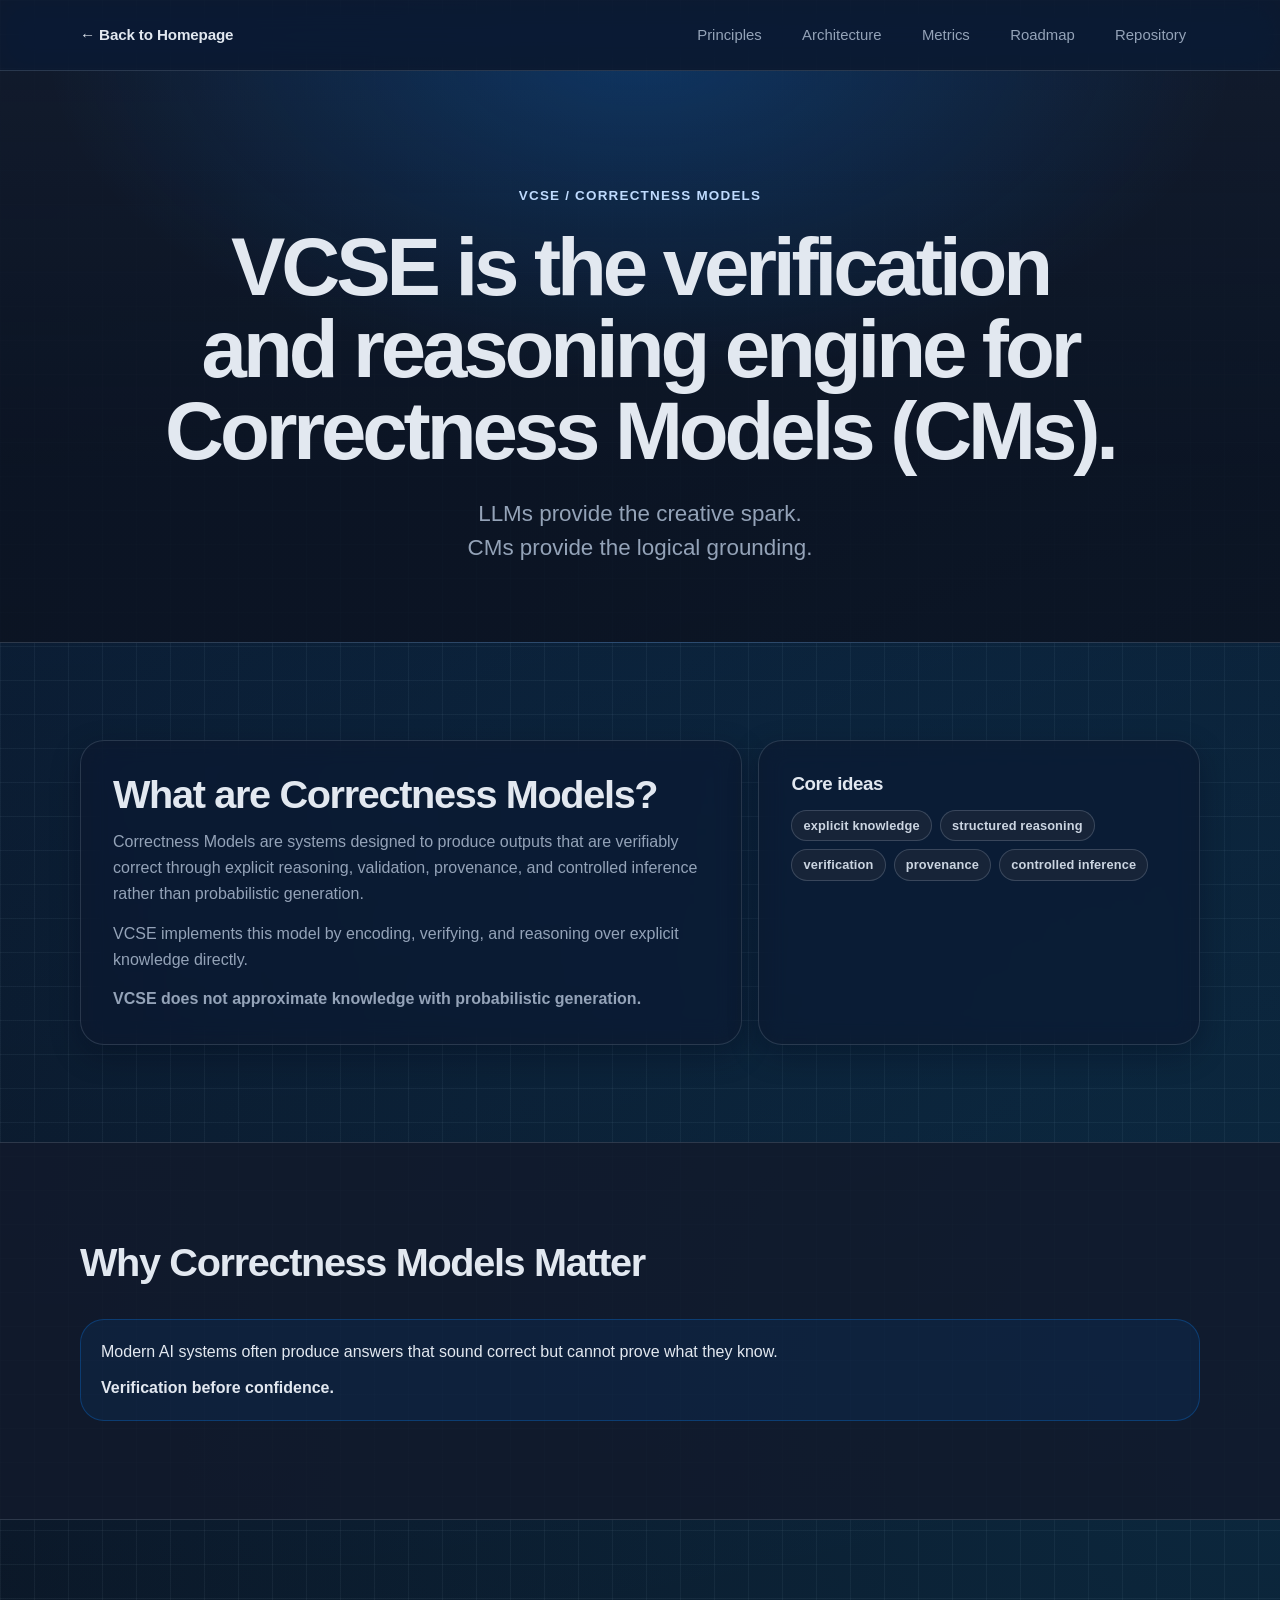
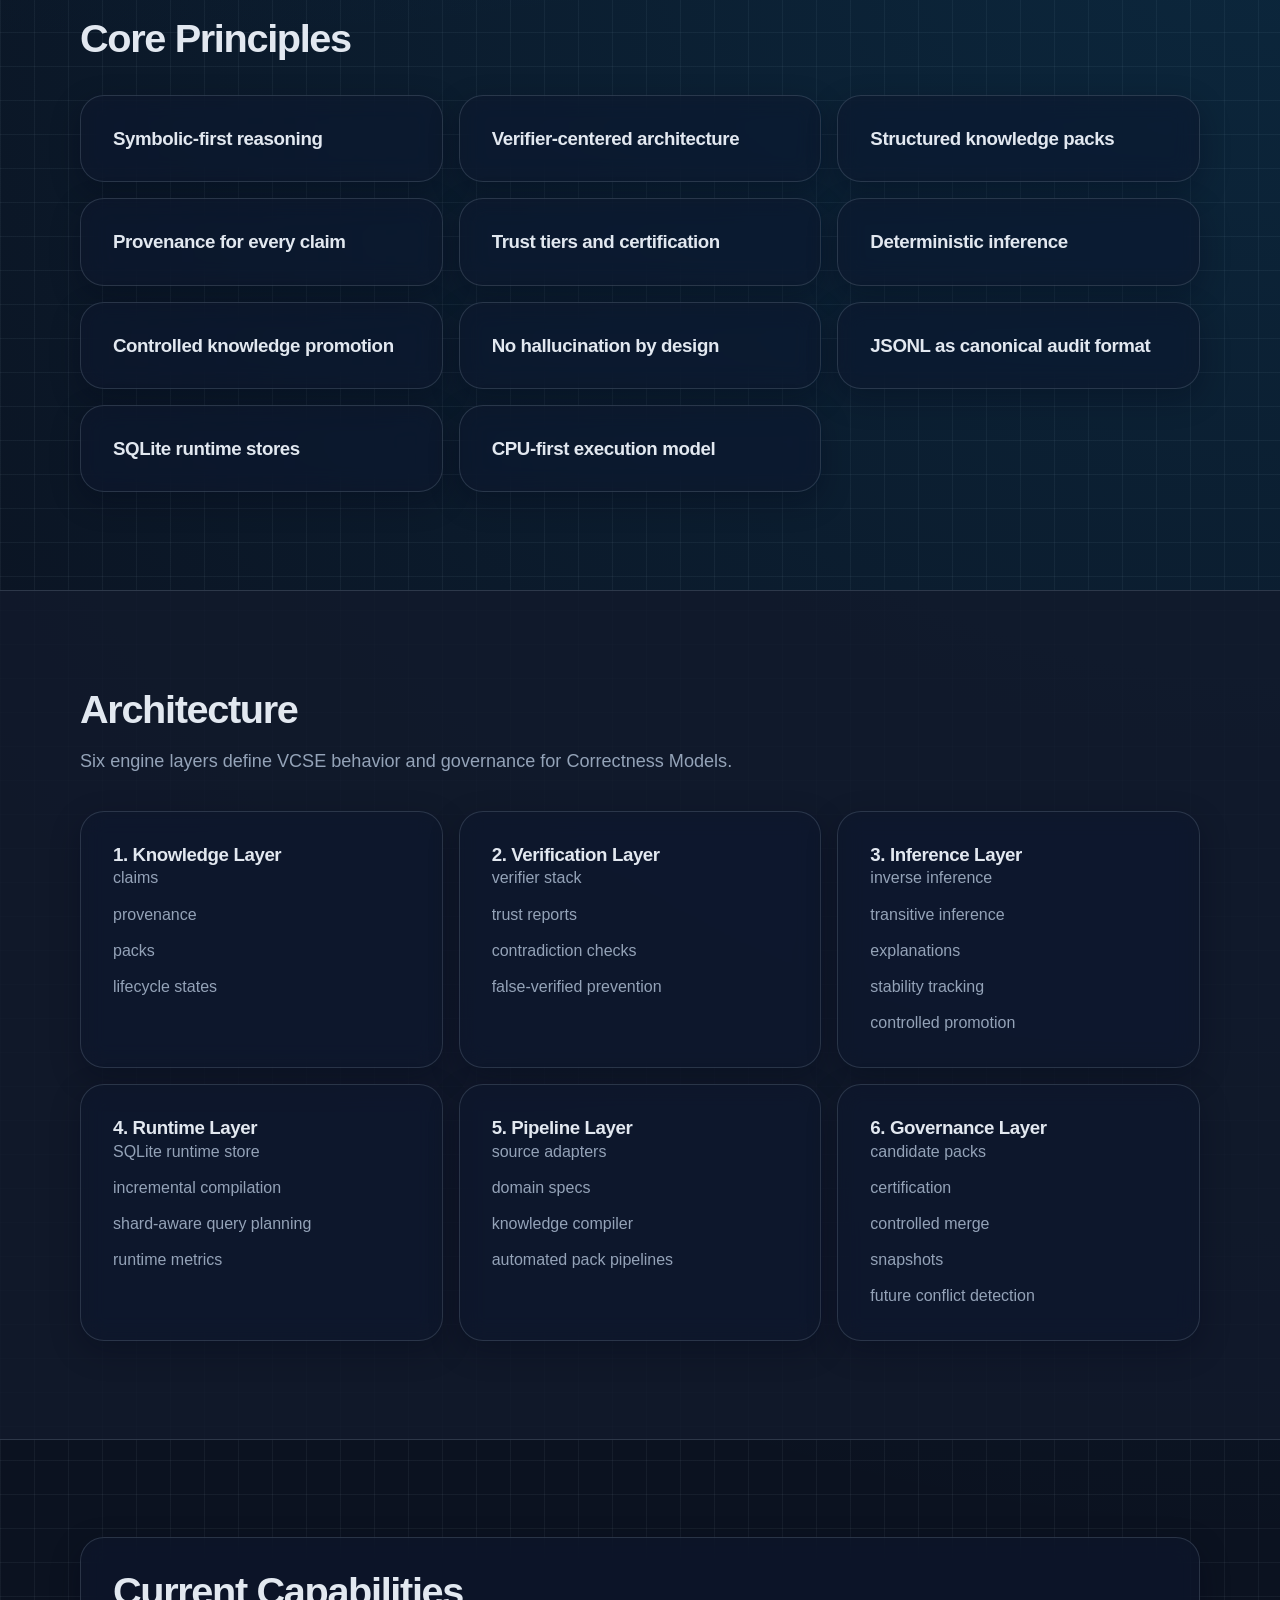
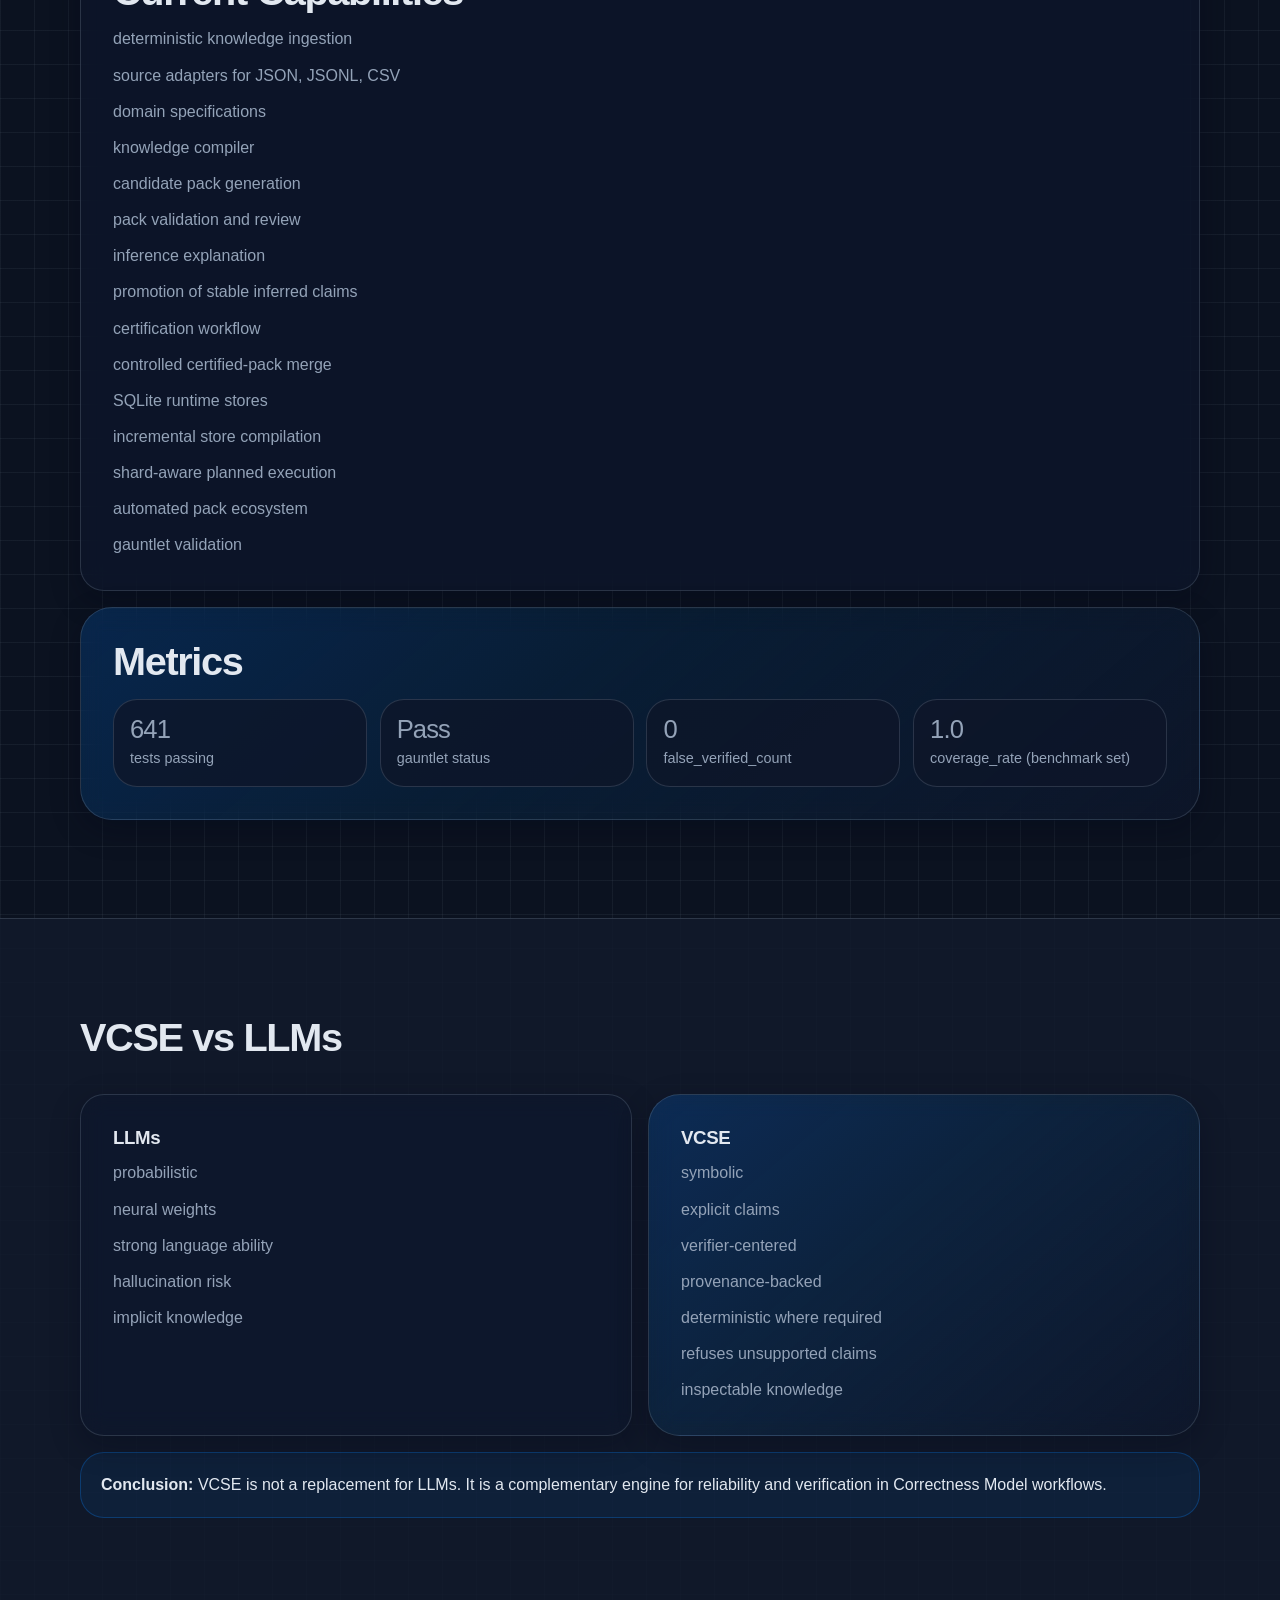
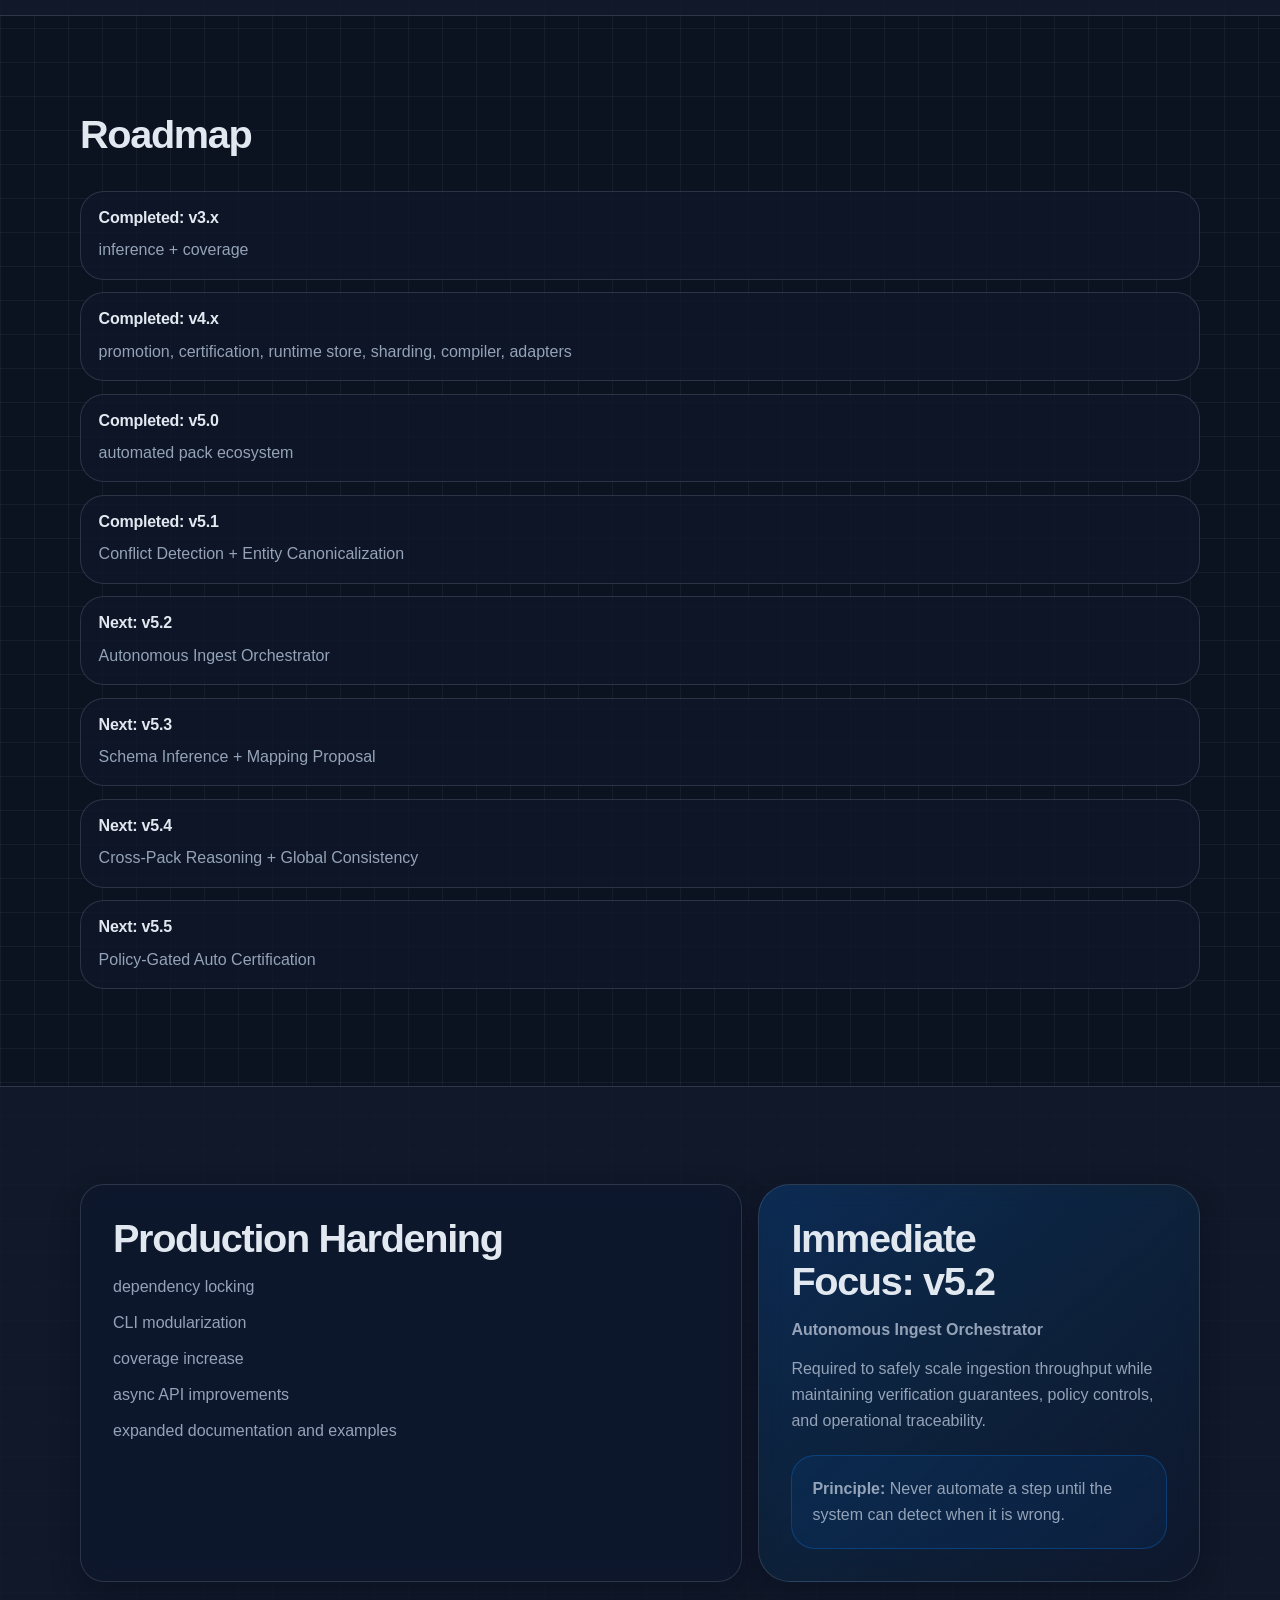
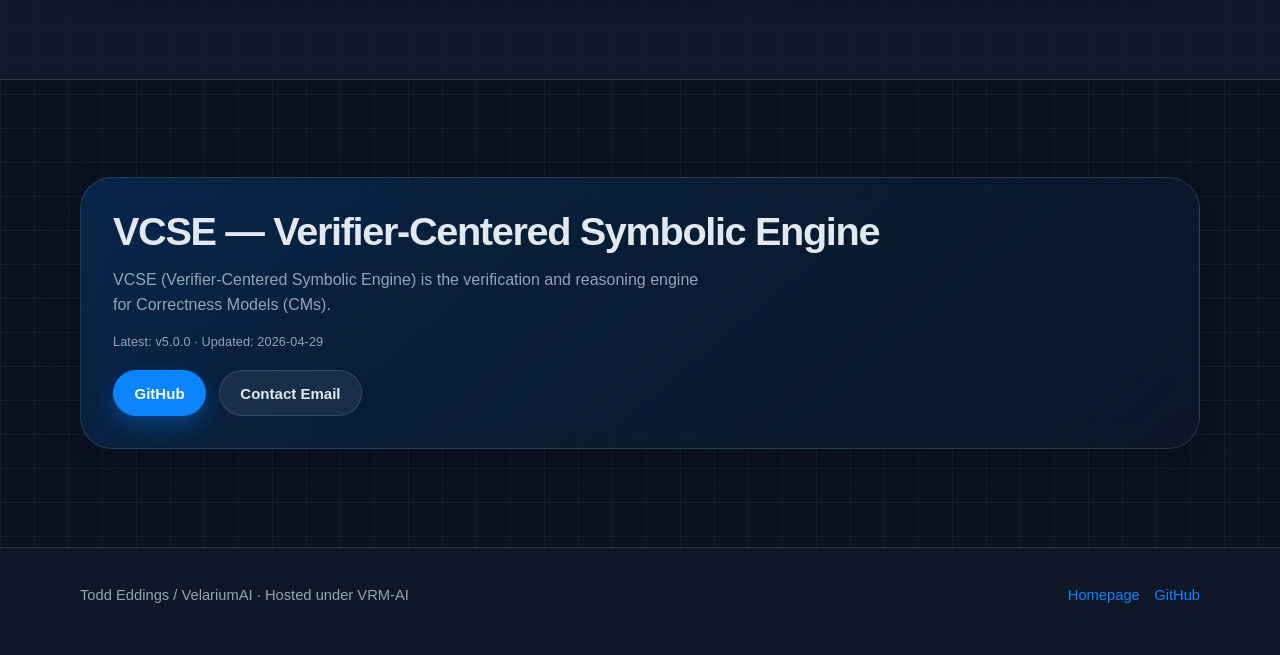
==== commit b4fc0483: "docs(site): align branding to CMs category and VCSE engine identity" ====
--- a/vrm.html
+++ b/vrm.html
@@ -3,8 +3,8 @@
 <head>
   <meta charset="UTF-8">
   <meta name="viewport" content="width=device-width, initial-scale=1.0">
-  <title>VRM-AI / VCSE | Verifier-Centered Symbolic AI</title>
-  <meta name="description" content="VRM-AI / VCSE is a verifier-centered symbolic AI architecture for trustworthy knowledge, deterministic reasoning, and controlled inference.">
+  <title>VCSE | Correctness Models (CMs)</title>
+  <meta name="description" content="VCSE (Verifier-Centered Symbolic Engine) is the verification and reasoning engine for Correctness Models (CMs).">
   <link rel="stylesheet" href="styles.css?v=tech2">
 </head>
 <body>
@@ -24,19 +24,19 @@
   <main>
     <section class="hero">
       <div class="container">
-        <p class="hero-eyebrow">VRM-AI / VCSE</p>
-        <h1 class="hero-title">Verifier-centered symbolic AI for trustworthy knowledge and reasoning.</h1>
-        <p class="hero-subtitle">LLMs propose. VCSE verifies.</p>
+        <p class="hero-eyebrow">VCSE / Correctness Models</p>
+        <h1 class="hero-title">VCSE is the verification and reasoning engine for Correctness Models (CMs).</h1>
+        <p class="hero-subtitle">LLMs provide the creative spark.<br>CMs provide the logical grounding.</p>
       </div>
     </section>
 
     <section class="section">
       <div class="container split">
         <div class="card">
-          <h2 class="section-title">What is VRM?</h2>
-          <p>VRM (Verifier-Reasoning Model) is the architectural concept behind VCSE. It defines a class of AI systems based on structured claims and verifiable relationships rather than implicit neural approximations.</p>
-          <p>VRM systems encode, verify, and reason over explicit knowledge directly.</p>
-          <p><strong>A VRM system does not approximate knowledge.</strong></p>
+          <h2 class="section-title">What are Correctness Models?</h2>
+          <p>Correctness Models are systems designed to produce outputs that are verifiably correct through explicit reasoning, validation, provenance, and controlled inference rather than probabilistic generation.</p>
+          <p>VCSE implements this model by encoding, verifying, and reasoning over explicit knowledge directly.</p>
+          <p><strong>VCSE does not approximate knowledge with probabilistic generation.</strong></p>
         </div>
         <aside class="card">
           <h3>Core ideas</h3>
@@ -54,7 +54,7 @@
     <section class="section section-soft">
       <div class="container">
         <div class="section-header">
-          <h2 class="section-title">Why VRM-AI Exists</h2>
+          <h2 class="section-title">Why Correctness Models Matter</h2>
         </div>
         <article class="callout">
           <p>Modern AI systems often produce answers that sound correct but cannot prove what they know.</p>
@@ -88,7 +88,7 @@
       <div class="container">
         <div class="section-header">
           <h2 class="section-title">Architecture</h2>
-          <p class="section-copy">Six verifier-centered layers define VCSE behavior and governance.</p>
+          <p class="section-copy">Six engine layers define VCSE behavior and governance for Correctness Models.</p>
         </div>
         <div class="card-grid">
           <article class="card">
@@ -215,7 +215,7 @@
           </article>
         </div>
         <article class="callout" style="margin-top: 1rem;">
-          <p><strong>Conclusion:</strong> VCSE is not a replacement for LLMs. It is a complementary system designed to provide reliability and verification.</p>
+          <p><strong>Conclusion:</strong> VCSE is not a replacement for LLMs. It is a complementary engine for reliability and verification in Correctness Model workflows.</p>
         </article>
       </div>
     </section>
@@ -265,7 +265,7 @@
       <div class="container">
         <article class="card feature-card">
           <h2 class="section-title">VCSE — Verifier-Centered Symbolic Engine</h2>
-          <p data-project-desc="vcse">VCSE — a Verified Reasoning Model (VRM) runtime.</p>
+          <p data-project-desc="vcse">VCSE (Verifier-Centered Symbolic Engine) is the verification and reasoning engine for Correctness Models (CMs).</p>
           <p class="project-meta" data-project-meta="vcse" hidden></p>
           <div class="hero-actions" style="justify-content: flex-start; margin-top: 1.1rem;">
             <a class="btn btn-primary" href="https://github.com/VRM-AI/vcse">GitHub</a>
@@ -278,7 +278,7 @@
 
   <footer class="footer">
     <div class="footer-inner">
-      <span>Todd Eddings / VelariumAI / VRM-AI</span>
+      <span>Todd Eddings / VelariumAI · Hosted under VRM-AI</span>
       <div class="footer-links">
         <a href="index.html">Homepage</a>
         <a href="https://github.com/velariumai">GitHub</a>
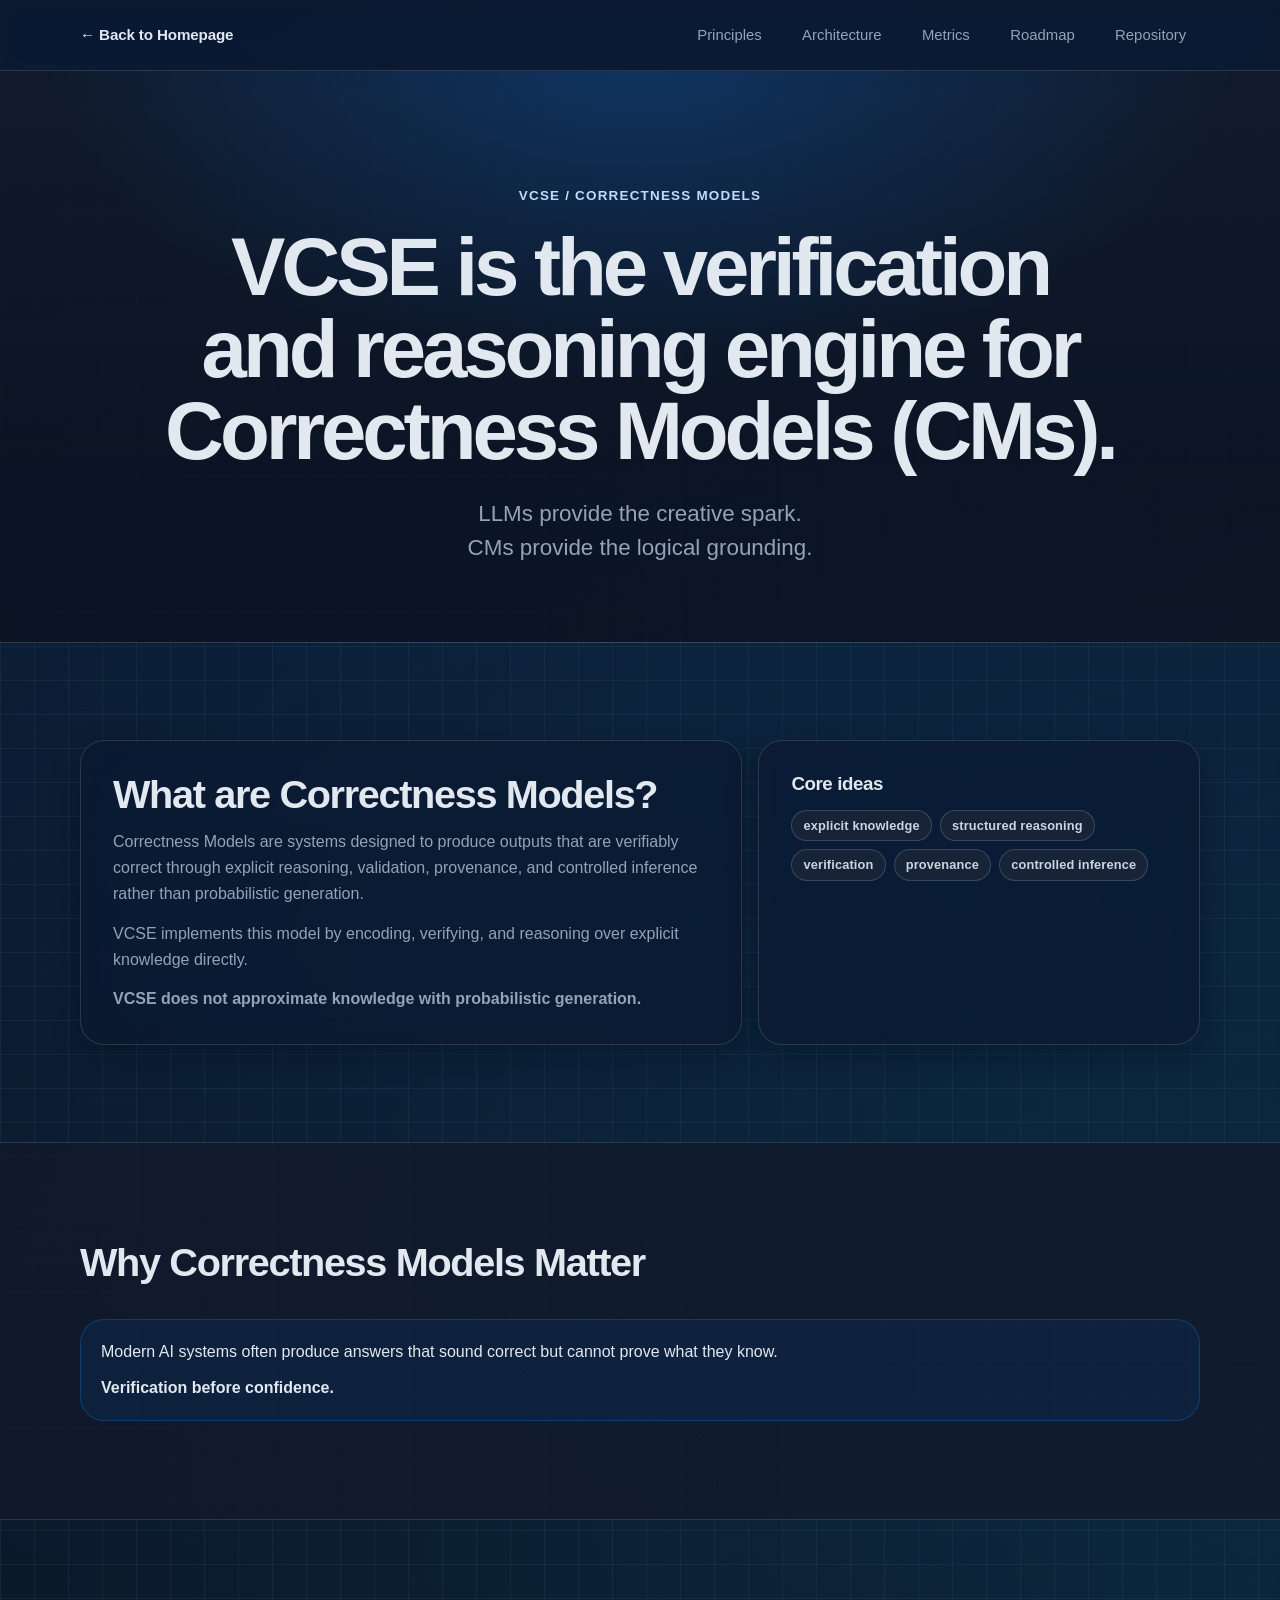
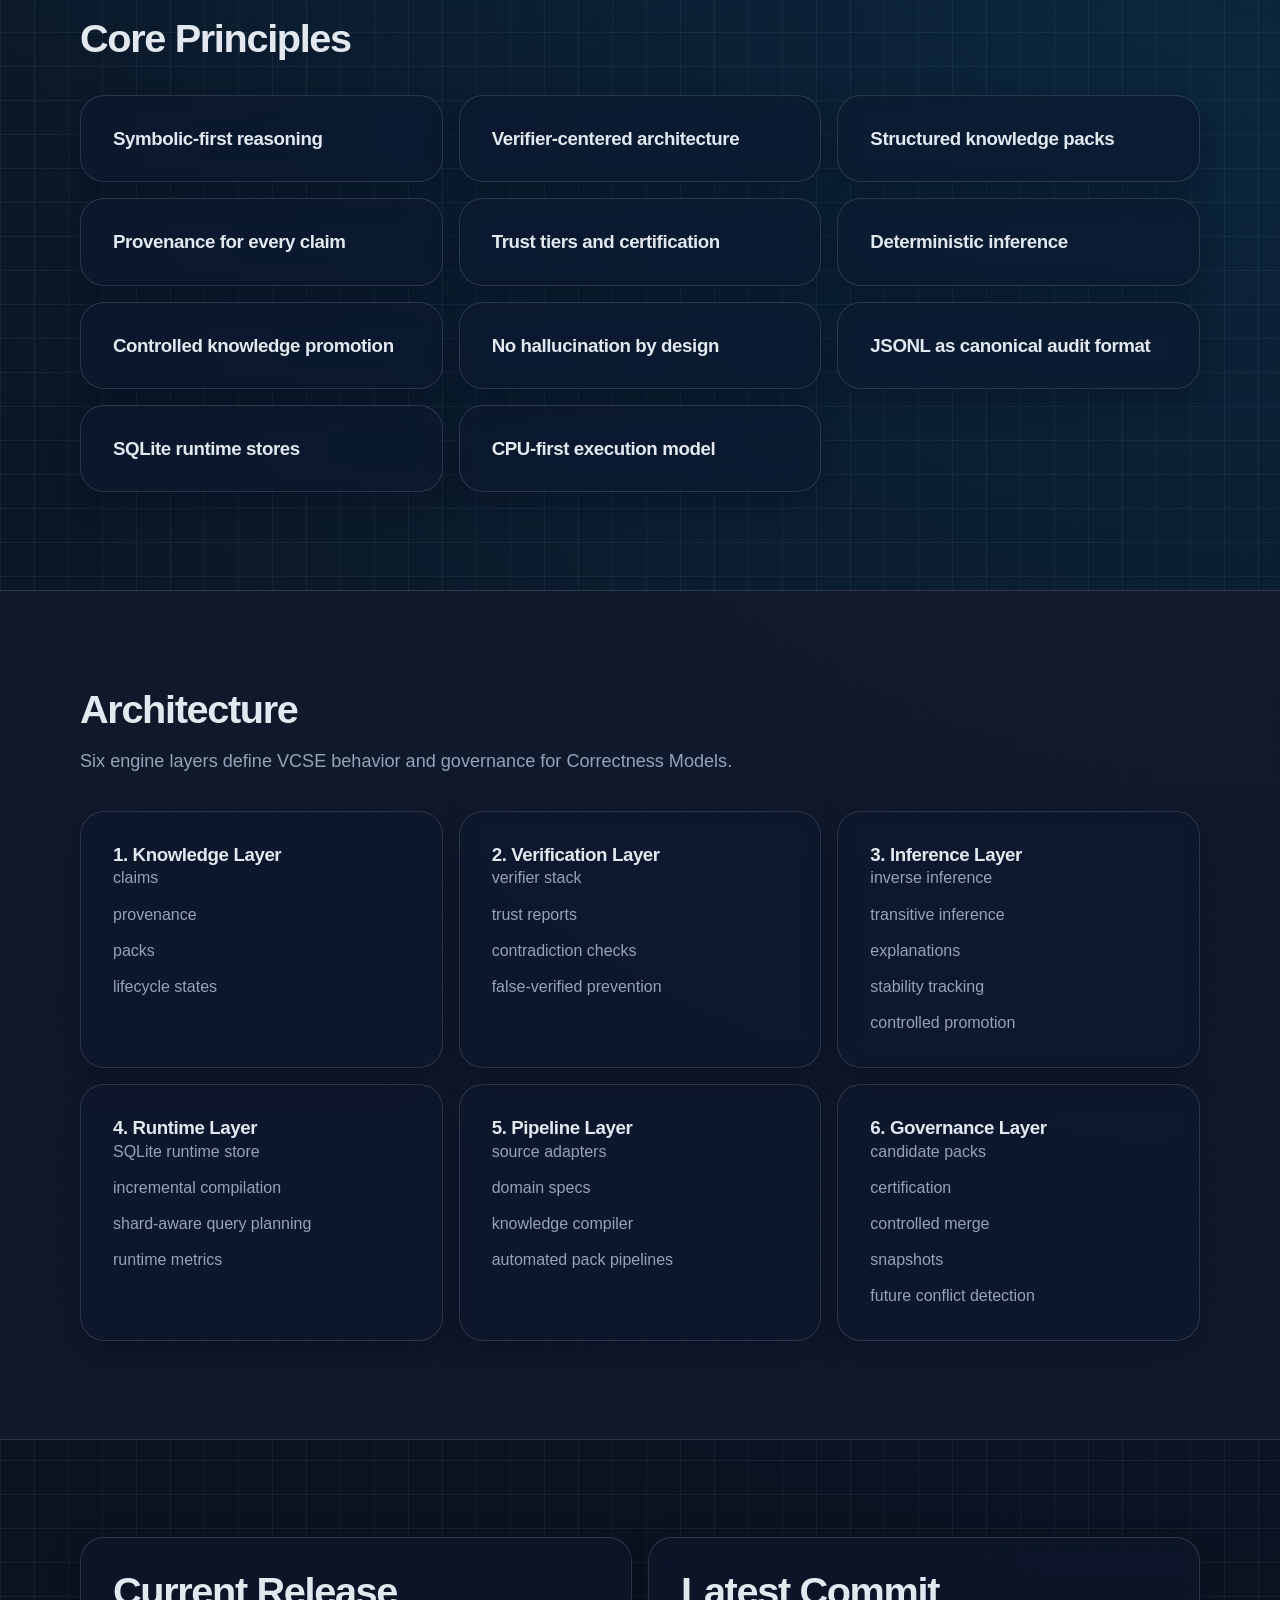
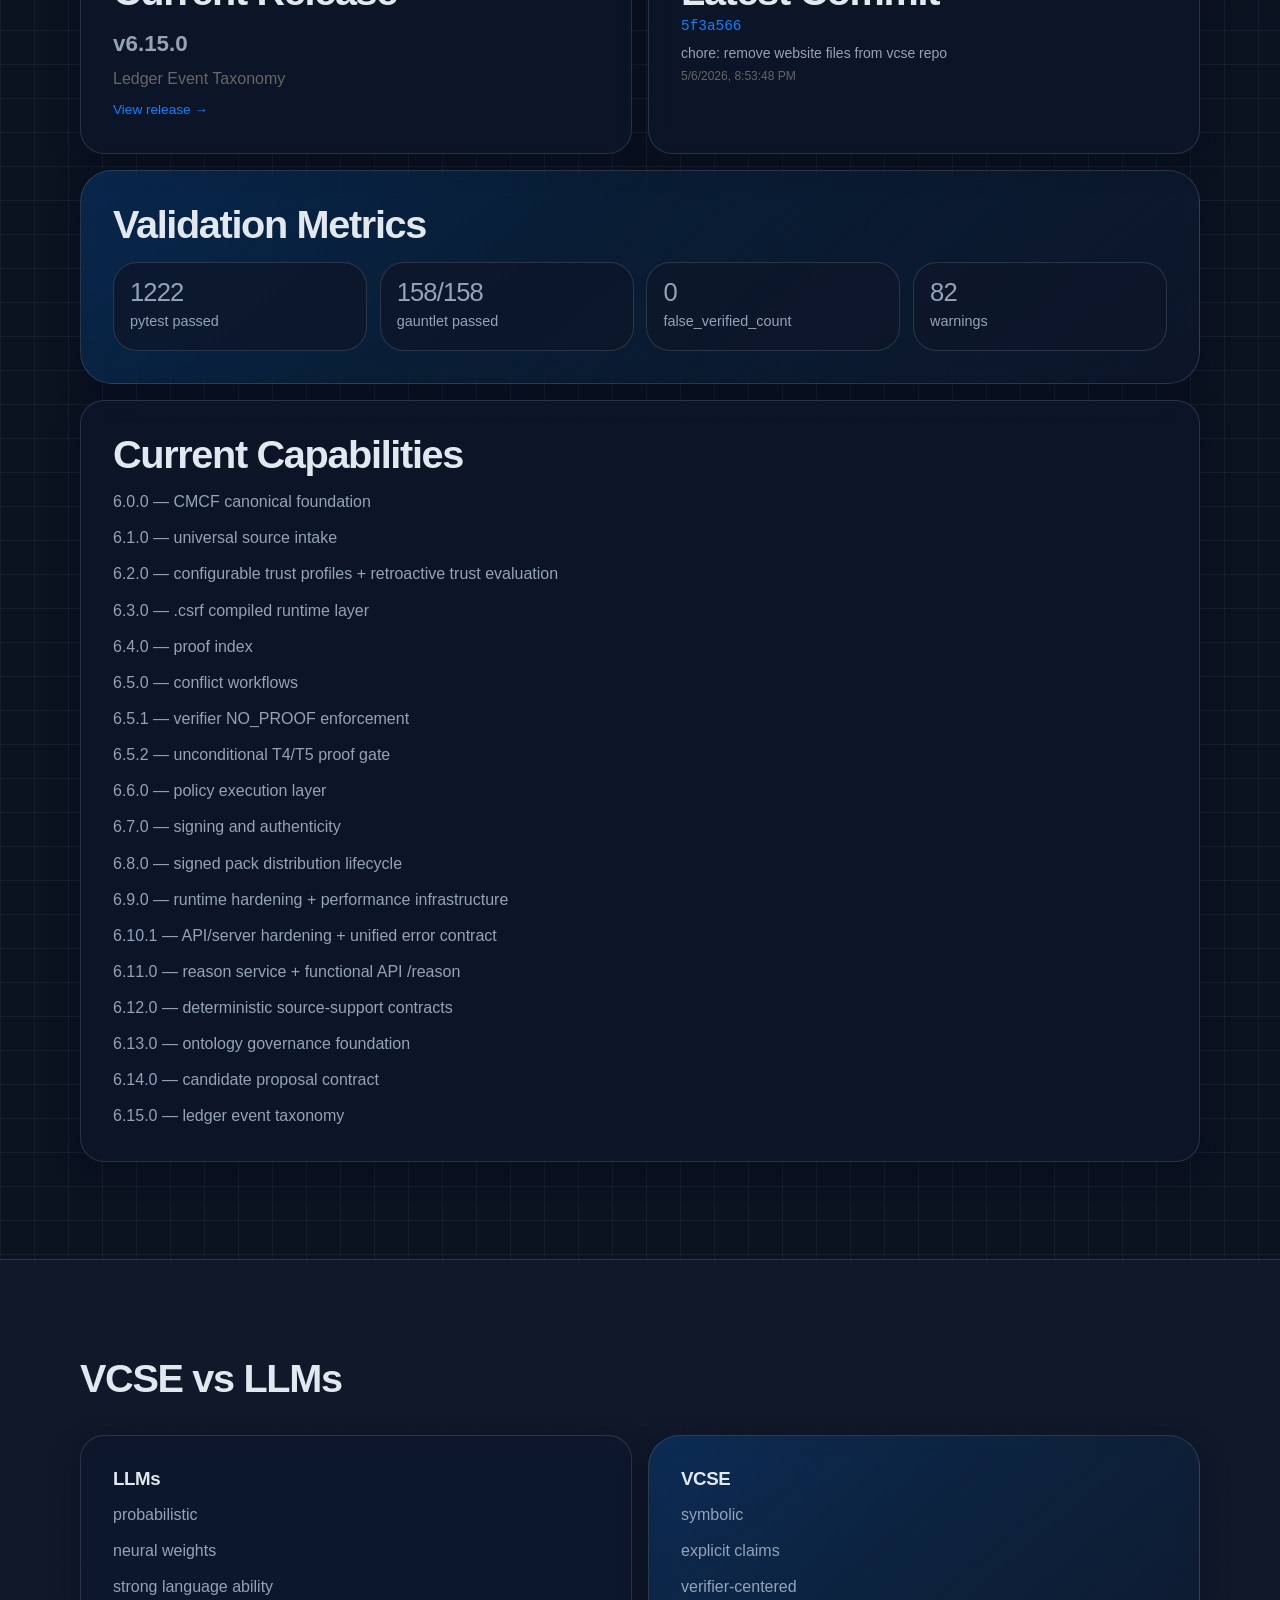
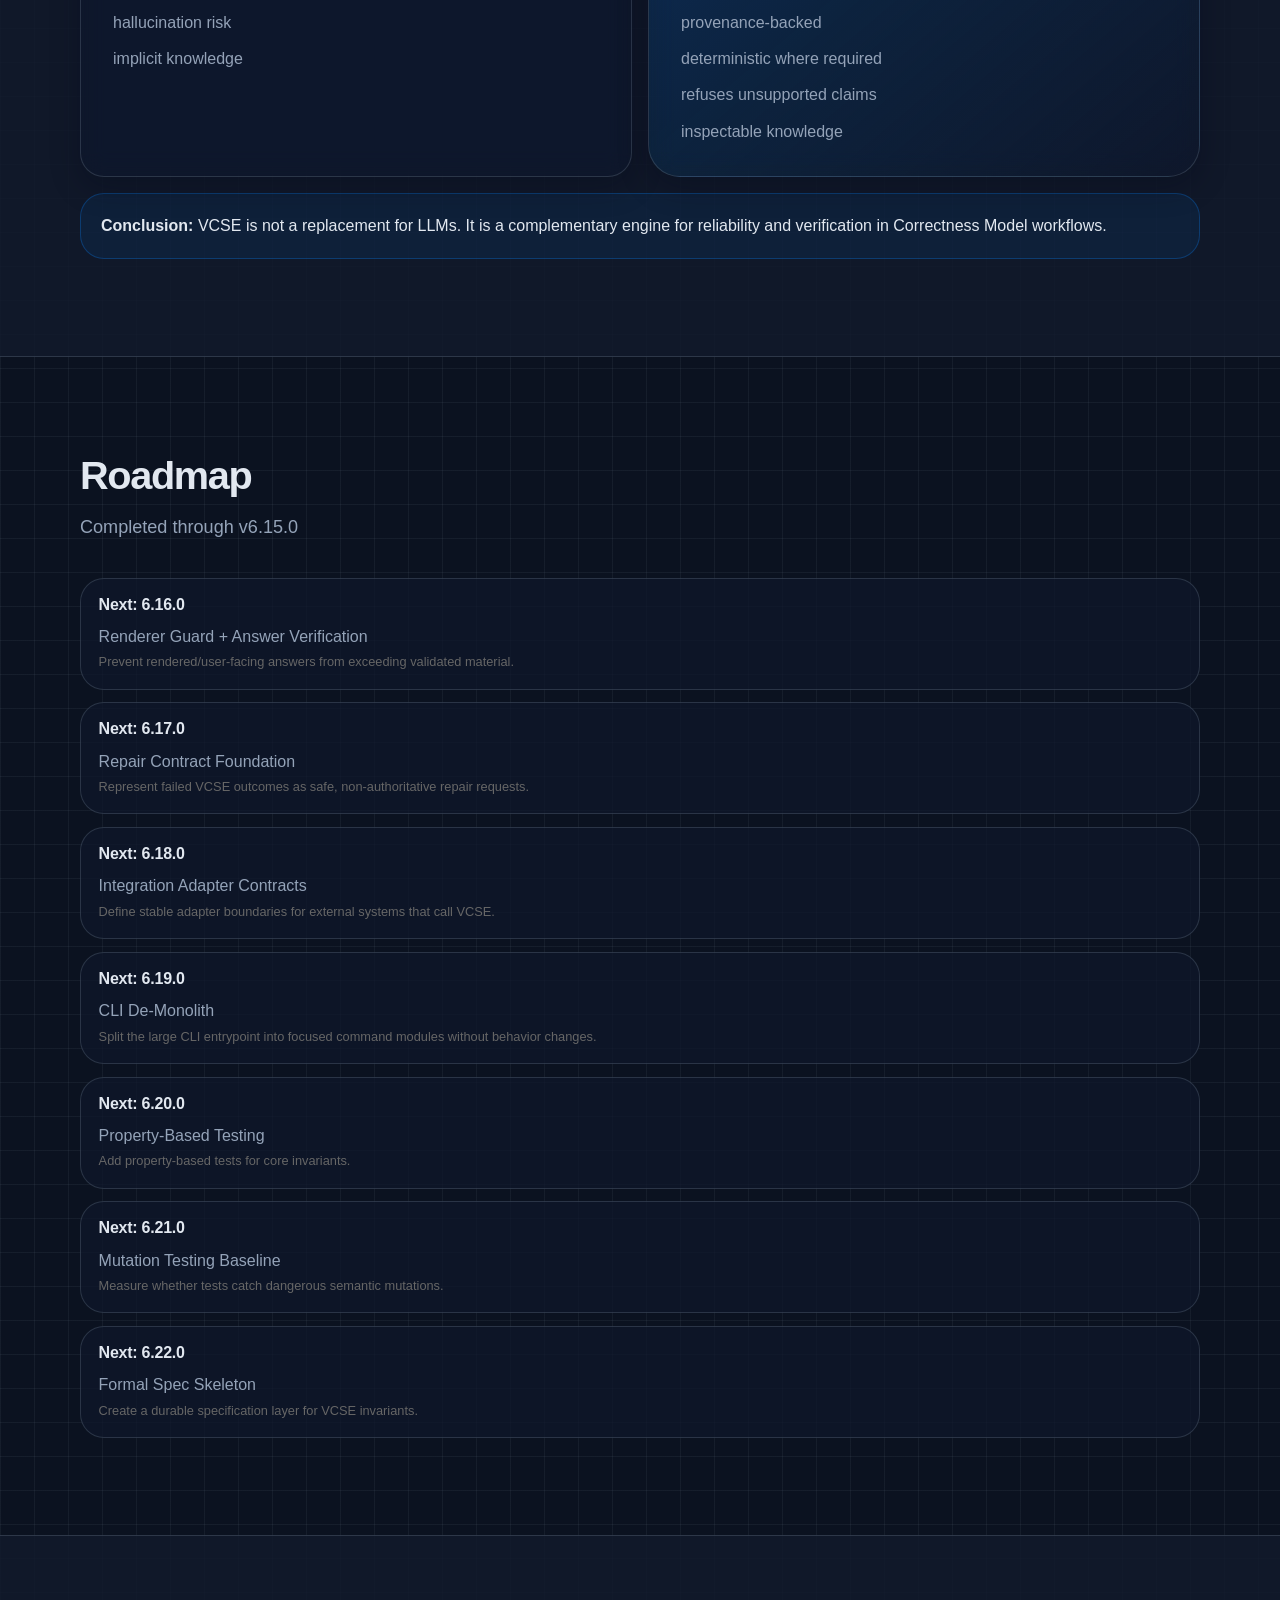
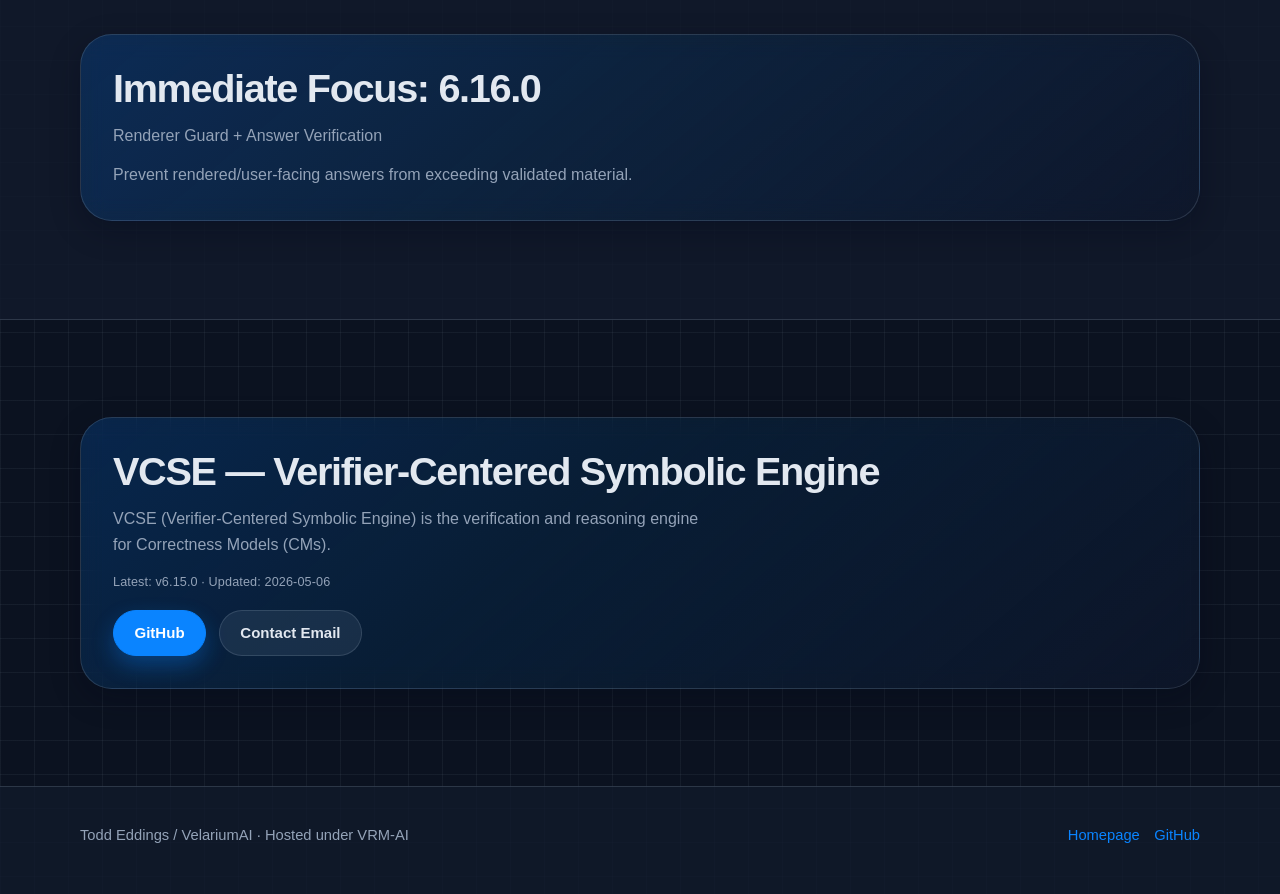
==== commit 2656f8b2: "feat: sync comprehensive project status" ====
--- a/vrm.html
+++ b/vrm.html
@@ -153,34 +153,51 @@
 
     <section class="section" id="metrics">
       <div class="container stack">
+        <div style="display:grid;grid-template-columns:1fr 1fr;gap:1rem;">
+          <article class="card">
+            <h2 class="section-title">Current Release</h2>
+            <p style="font-size:1.4rem;font-weight:700;" id="vcse-release-tag">v6.15.0</p>
+            <p id="vcse-release-title" style="color:var(--color-muted,#666);margin-top:0.2rem;">Ledger Event Taxonomy</p>
+            <a id="vcse-release-url" href="https://github.com/VRM-AI/vcse/releases/tag/v6.15.0" style="font-size:0.85rem;display:inline-block;margin-top:0.5rem;">View release →</a>
+          </article>
+          <article class="card">
+            <h2 class="section-title">Latest Commit</h2>
+            <a id="vcse-commit-sha" href="#" style="font-family:monospace;font-size:0.9rem;"></a>
+            <p id="vcse-commit-msg" style="margin-top:0.3rem;font-size:0.875rem;"></p>
+            <p id="vcse-commit-meta" style="font-size:0.75rem;color:var(--color-muted,#666);margin-top:0.15rem;"></p>
+          </article>
+        </div>
+        <article class="card feature-card">
+          <h2 class="section-title">Validation Metrics</h2>
+          <div class="metric-grid" style="margin-top: 1rem;">
+            <div class="metric-card"><p class="metric-value" id="vcse-m-pytest">1222</p><p class="metric-label">pytest passed</p></div>
+            <div class="metric-card"><p class="metric-value" id="vcse-m-gauntlet">158/158</p><p class="metric-label">gauntlet passed</p></div>
+            <div class="metric-card"><p class="metric-value" id="vcse-m-fvc">0</p><p class="metric-label">false_verified_count</p></div>
+            <div class="metric-card"><p class="metric-value" id="vcse-m-warns">82</p><p class="metric-label">warnings</p></div>
+          </div>
+        </article>
         <article class="card">
           <h2 class="section-title">Current Capabilities</h2>
-          <ul class="kv-list" style="margin-top: 0.85rem;">
-            <li>deterministic knowledge ingestion</li>
-            <li>source adapters for JSON, JSONL, CSV</li>
-            <li>domain specifications</li>
-            <li>knowledge compiler</li>
-            <li>candidate pack generation</li>
-            <li>pack validation and review</li>
-            <li>inference explanation</li>
-            <li>promotion of stable inferred claims</li>
-            <li>certification workflow</li>
-            <li>controlled certified-pack merge</li>
-            <li>SQLite runtime stores</li>
-            <li>incremental store compilation</li>
-            <li>shard-aware planned execution</li>
-            <li>automated pack ecosystem</li>
-            <li>gauntlet validation</li>
+          <ul class="kv-list" id="vcse-capabilities-list" style="margin-top: 0.85rem;">
+            <li>6.0.0 — CMCF canonical foundation</li>
+            <li>6.1.0 — universal source intake</li>
+            <li>6.2.0 — configurable trust profiles + retroactive trust evaluation</li>
+            <li>6.3.0 — .csrf compiled runtime layer</li>
+            <li>6.4.0 — proof index</li>
+            <li>6.5.0 — conflict workflows</li>
+            <li>6.5.1 — verifier NO_PROOF enforcement</li>
+            <li>6.5.2 — unconditional T4/T5 proof gate</li>
+            <li>6.6.0 — policy execution layer</li>
+            <li>6.7.0 — signing and authenticity</li>
+            <li>6.8.0 — signed pack distribution lifecycle</li>
+            <li>6.9.0 — runtime hardening + performance infrastructure</li>
+            <li>6.10.1 — API/server hardening + unified error contract</li>
+            <li>6.11.0 — reason service + functional API /reason</li>
+            <li>6.12.0 — deterministic source-support contracts</li>
+            <li>6.13.0 — ontology governance foundation</li>
+            <li>6.14.0 — candidate proposal contract</li>
+            <li>6.15.0 — ledger event taxonomy</li>
           </ul>
-        </article>
-        <article class="card feature-card">
-          <h2 class="section-title">Metrics</h2>
-          <div class="metric-grid" style="margin-top: 1rem;">
-            <div class="metric-card"><p class="metric-value">641</p><p class="metric-label">tests passing</p></div>
-            <div class="metric-card"><p class="metric-value">Pass</p><p class="metric-label">gauntlet status</p></div>
-            <div class="metric-card"><p class="metric-value">0</p><p class="metric-label">false_verified_count</p></div>
-            <div class="metric-card"><p class="metric-value">1.0</p><p class="metric-label">coverage_rate (benchmark set)</p></div>
-          </div>
         </article>
       </div>
     </section>
@@ -224,39 +241,26 @@
       <div class="container">
         <div class="section-header">
           <h2 class="section-title">Roadmap</h2>
-        </div>
-        <div class="timeline">
-          <article class="timeline-card"><h4>Completed: v3.x</h4><p>inference + coverage</p></article>
-          <article class="timeline-card"><h4>Completed: v4.x</h4><p>promotion, certification, runtime store, sharding, compiler, adapters</p></article>
-          <article class="timeline-card"><h4>Completed: v5.0</h4><p>automated pack ecosystem</p></article>
-          <article class="timeline-card"><h4>Completed: v5.1</h4><p>Conflict Detection + Entity Canonicalization</p></article>
-          <article class="timeline-card"><h4>Next: v5.2</h4><p>Autonomous Ingest Orchestrator</p></article>
-          <article class="timeline-card"><h4>Next: v5.3</h4><p>Schema Inference + Mapping Proposal</p></article>
-          <article class="timeline-card"><h4>Next: v5.4</h4><p>Cross-Pack Reasoning + Global Consistency</p></article>
-          <article class="timeline-card"><h4>Next: v5.5</h4><p>Policy-Gated Auto Certification</p></article>
+          <p class="section-copy" id="vcse-roadmap-completed">Completed through v6.15.0</p>
+        </div>
+        <div class="timeline" id="vcse-roadmap">
+          <article class="timeline-card"><h4>Next: v6.16.0</h4><p>Renderer Guard + Answer Verification</p></article>
+          <article class="timeline-card"><h4>Next: v6.17.0</h4><p>Repair Contract Foundation</p></article>
+          <article class="timeline-card"><h4>Next: v6.18.0</h4><p>Integration Adapter Contracts</p></article>
+          <article class="timeline-card"><h4>Next: v6.19.0</h4><p>CLI De-Monolith</p></article>
+          <article class="timeline-card"><h4>Next: v6.20.0</h4><p>Property-Based Testing</p></article>
+          <article class="timeline-card"><h4>Next: v6.21.0</h4><p>Mutation Testing Baseline</p></article>
+          <article class="timeline-card"><h4>Next: v6.22.0</h4><p>Formal Spec Skeleton</p></article>
         </div>
       </div>
     </section>
 
     <section class="section section-soft">
-      <div class="container split">
-        <article class="card">
-          <h2 class="section-title">Production Hardening</h2>
-          <ul class="kv-list" style="margin-top: 0.85rem;">
-            <li>dependency locking</li>
-            <li>CLI modularization</li>
-            <li>coverage increase</li>
-            <li>async API improvements</li>
-            <li>expanded documentation and examples</li>
-          </ul>
-        </article>
+      <div class="container">
         <article class="card feature-card">
-          <h2 class="section-title">Immediate Focus: v5.2</h2>
-          <p><strong>Autonomous Ingest Orchestrator</strong></p>
-          <p>Required to safely scale ingestion throughput while maintaining verification guarantees, policy controls, and operational traceability.</p>
-          <div class="callout">
-            <p><strong>Principle:</strong> Never automate a step until the system can detect when it is wrong.</p>
-          </div>
+          <h2 class="section-title" id="vcse-focus-heading">Immediate Focus: v6.16.0</h2>
+          <p id="vcse-focus-title"><strong>Renderer Guard + Answer Verification</strong></p>
+          <p id="vcse-focus-summary">Prevent rendered/user-facing answers from exceeding validated material.</p>
         </article>
       </div>
     </section>
@@ -286,5 +290,88 @@
     </div>
   </footer>
   <script src="site-data.js"></script>
+  <script>
+    (async function () {
+      function setText(id, val) { var el = document.getElementById(id); if (el && val != null) el.textContent = val; }
+      function setHref(id, href) { var el = document.getElementById(id); if (el && href) el.href = href; }
+
+      try {
+        var res = await fetch("data/projects/vcse.json", { cache: "no-store" });
+        if (!res.ok) return;
+        var p = await res.json();
+
+        setText("vcse-release-tag", p.latest_release_tag || p.current_version);
+        setText("vcse-release-title", p.latest_validated_release && p.latest_validated_release.title || "");
+        setHref("vcse-release-url", p.latest_release_url);
+        var relEl = document.getElementById("vcse-release-url");
+        if (relEl && p.latest_release_url) relEl.textContent = "View release →";
+
+        var c = p.latest_commit;
+        if (c) {
+          var shaEl = document.getElementById("vcse-commit-sha");
+          if (shaEl) { shaEl.textContent = c.short_sha; shaEl.href = c.url || "#"; }
+          setText("vcse-commit-msg", c.message);
+          if (c.committed_at) {
+            setText("vcse-commit-meta", new Date(c.committed_at).toLocaleString());
+          }
+        }
+
+        var v = p.validation || {};
+        var pt = v.pytest || {};
+        var g = v.gauntlet || {};
+        if (pt.passed != null) setText("vcse-m-pytest", pt.passed);
+        if (g.passed != null && g.total != null) setText("vcse-m-gauntlet", g.passed + "/" + g.total);
+        if (g.false_verified_count != null) setText("vcse-m-fvc", g.false_verified_count);
+        if (pt.warnings != null) setText("vcse-m-warns", pt.warnings);
+
+        var caps = p.capabilities;
+        if (caps && caps.length) {
+          var capList = document.getElementById("vcse-capabilities-list");
+          if (capList) {
+            capList.innerHTML = "";
+            caps.forEach(function (cap) {
+              var li = document.createElement("li");
+              li.textContent = cap.version + " \u2014 " + cap.title;
+              capList.appendChild(li);
+            });
+          }
+        }
+
+        var f = p.immediate_focus;
+        if (f) {
+          setText("vcse-focus-heading", "Immediate Focus: " + f.version);
+          setText("vcse-focus-title", f.title);
+          setText("vcse-focus-summary", f.summary || "");
+        }
+
+        var roadmap = p.roadmap;
+        if (roadmap) {
+          if (roadmap.completed_through) {
+            setText("vcse-roadmap-completed", "Completed through v" + roadmap.completed_through);
+          }
+          if (roadmap.next && roadmap.next.length) {
+            var roadEl = document.getElementById("vcse-roadmap");
+            if (roadEl) {
+              roadEl.innerHTML = "";
+              roadmap.next.forEach(function (item) {
+                var art = document.createElement("article");
+                art.className = "timeline-card";
+                art.innerHTML = "<h4>Next: " + item.version + "</h4><p>" + item.title + "</p>";
+                if (item.summary) {
+                  var small = document.createElement("p");
+                  small.style.fontSize = "0.8rem";
+                  small.style.color = "var(--color-muted,#666)";
+                  small.style.marginTop = "0.2rem";
+                  small.textContent = item.summary;
+                  art.appendChild(small);
+                }
+                roadEl.appendChild(art);
+              });
+            }
+          }
+        }
+      } catch (e) { /* keep static fallback */ }
+    })();
+  </script>
 </body>
 </html>
